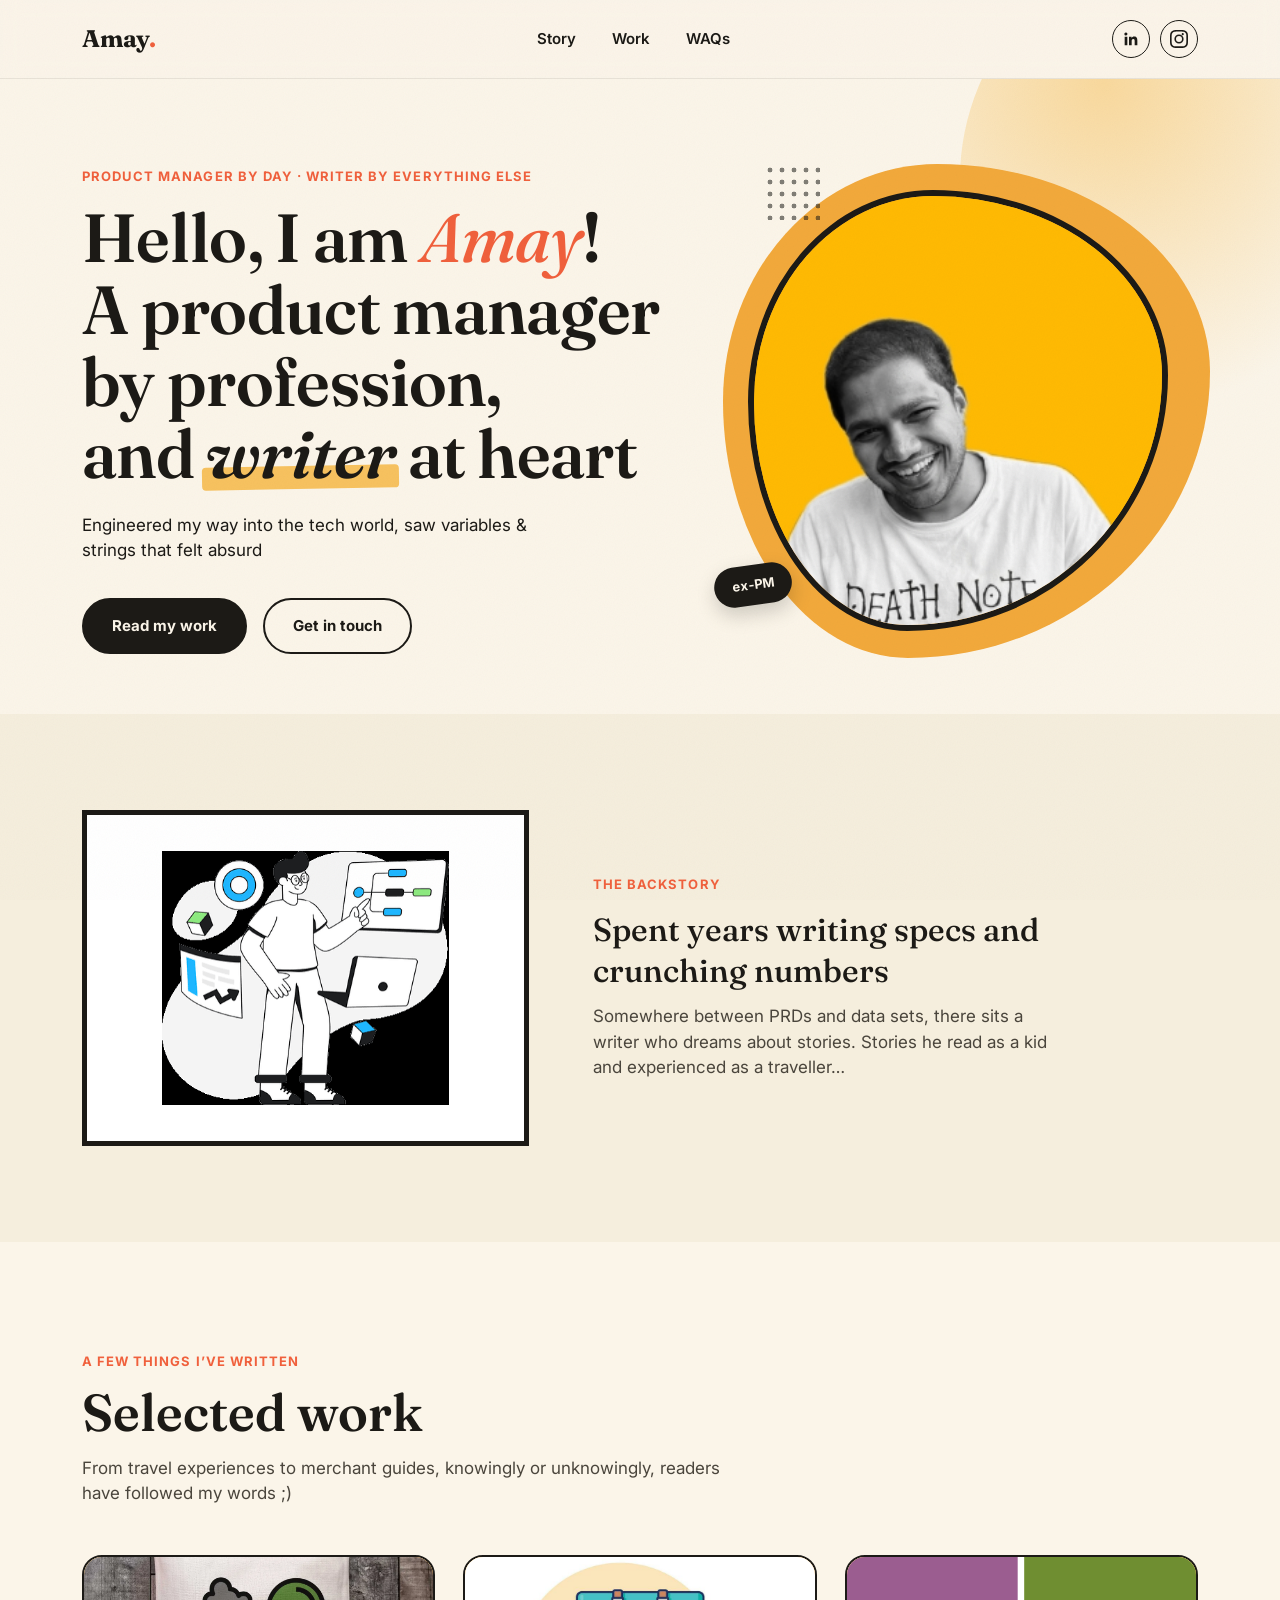
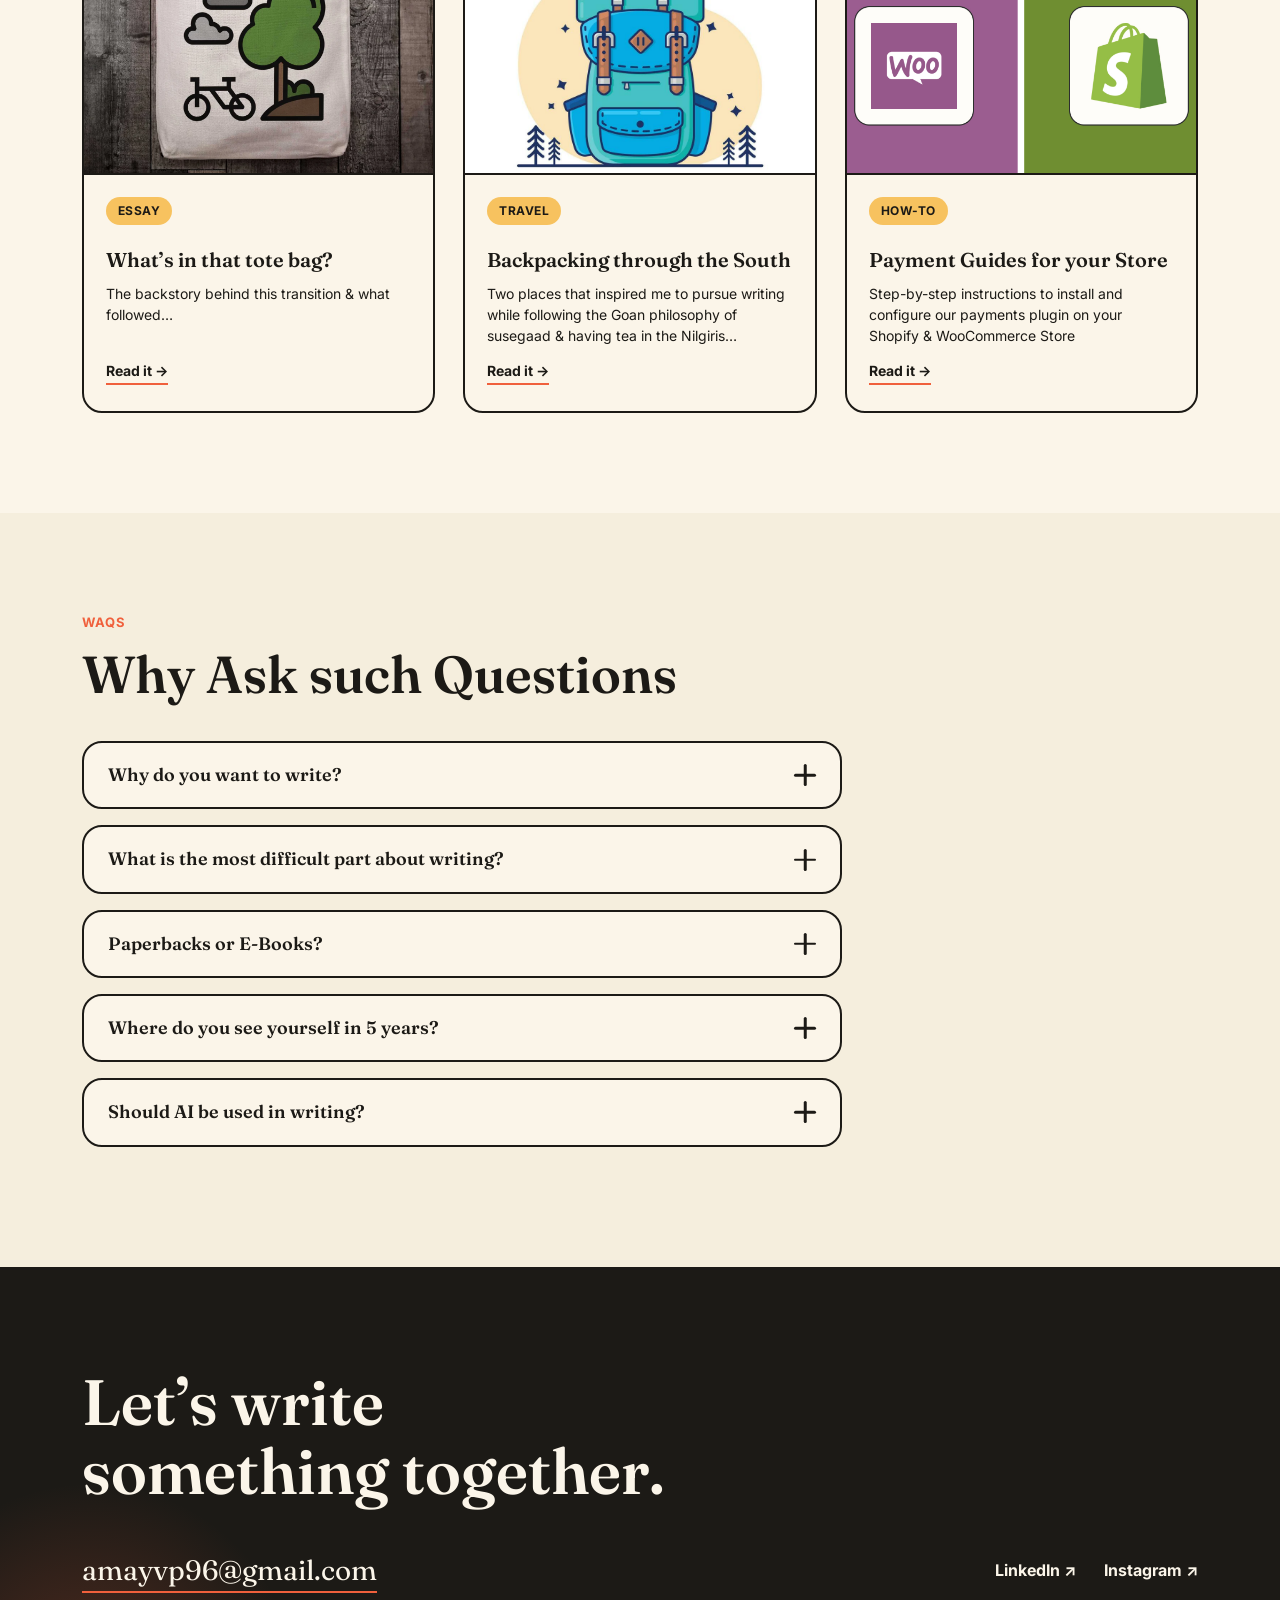
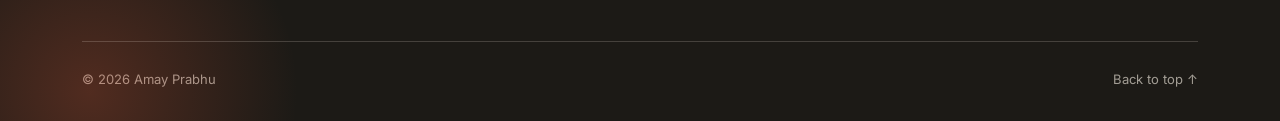
==== index.html @ 5273b790 "Fix dropdown placeholder text and overflowing arrow icon - "Jump to a section..." -> "Jump to a sect" ====
<!DOCTYPE html>
<html lang="en">
<head>
<meta charset="UTF-8">
<meta name="viewport" content="width=device-width, initial-scale=1.0">
<title>Amay Prabhu — Writer</title>
<meta name="description" content="Amay Prabhu — a product manager by profession, and a writer at heart. Essays, stories and other things worth reading.">

<link rel="icon" href="data:image/svg+xml,<svg xmlns=%22http://www.w3.org/2000/svg%22 viewBox=%220 0 100 100%22><text y=%22.9em%22 font-size=%2290%22>✍️</text></svg>">

<link rel="preconnect" href="https://fonts.googleapis.com">
<link rel="preconnect" href="https://fonts.gstatic.com" crossorigin>
<link href="https://fonts.googleapis.com/css2?family=Fraunces:ital,opsz,wght@0,9..144,400;0,9..144,500;0,9..144,600;0,9..144,700;1,9..144,500&family=Inter:wght@400;500;600;700;800&display=swap" rel="stylesheet">

<link rel="stylesheet" href="assets/css/style.css?v=5">
</head>
<body>

<!-- Decorative grain overlay -->
<div class="grain" aria-hidden="true"></div>

<a class="skip-link" href="#main">Skip to content</a>

<header class="site-header" id="top">
  <div class="wrap header-inner">
    <a href="#top" class="logo">Amay<span class="logo-dot">.</span></a>

    <nav class="main-nav" id="main-nav">
      <a href="#story">Story</a>
      <a href="#work">Work</a>
      <a href="#faq">WAQs</a>
    </nav>

    <div class="header-socials">
      <a class="icon-btn" href="https://www.linkedin.com/in/amay-prabhu-52b70a135/" target="_blank" rel="noopener noreferrer" aria-label="Amay on LinkedIn">
        <svg viewBox="0 0 24 24" fill="currentColor" aria-hidden="true"><path d="M20.45 20.45h-3.56v-5.57c0-1.33-.03-3.04-1.85-3.04-1.86 0-2.14 1.45-2.14 2.94v5.67H9.34V9h3.42v1.56h.05c.48-.9 1.64-1.85 3.38-1.85 3.6 0 4.27 2.37 4.27 5.46v6.28zM5.34 7.43a2.07 2.07 0 1 1 0-4.13 2.07 2.07 0 0 1 0 4.13zM7.12 20.45H3.56V9h3.56v11.45z"/></svg>
      </a>
      <a class="icon-btn" href="https://www.instagram.com/whereisamay/" target="_blank" rel="noopener noreferrer" aria-label="Amay on Instagram">
        <svg viewBox="0 0 24 24" fill="currentColor" aria-hidden="true"><path d="M12 2.16c3.2 0 3.58.01 4.85.07 1.17.05 1.8.24 2.22.41.56.21.96.47 1.38.89.42.42.68.82.89 1.38.17.42.36 1.05.41 2.22.06 1.27.07 1.65.07 4.85s-.01 3.58-.07 4.85c-.05 1.17-.24 1.8-.41 2.22-.21.56-.47.96-.89 1.38-.42.42-.82.68-1.38.89-.42.17-1.05.36-2.22.41-1.27.06-1.64.07-4.85.07s-3.58-.01-4.85-.07c-1.17-.05-1.8-.24-2.22-.41a3.74 3.74 0 0 1-1.38-.89 3.74 3.74 0 0 1-.89-1.38c-.17-.42-.36-1.05-.41-2.22-.06-1.27-.07-1.65-.07-4.85s.01-3.58.07-4.85c.05-1.17.24-1.8.41-2.22.21-.56.47-.96.89-1.38.42-.42.82-.68 1.38-.89.42-.17 1.05-.36 2.22-.41 1.27-.06 1.65-.07 4.85-.07M12 0C8.74 0 8.33.01 7.05.07 5.78.13 4.9.33 4.14.63c-.79.31-1.46.72-2.13 1.39A5.9 5.9 0 0 0 .62 4.14c-.3.76-.5 1.64-.56 2.91C0 8.33 0 8.74 0 12s.01 3.67.07 4.95c.06 1.27.26 2.15.56 2.91.31.79.72 1.46 1.39 2.13.67.67 1.34 1.08 2.13 1.39.76.3 1.64.5 2.91.56C8.33 24 8.74 24 12 24s3.67-.01 4.95-.07c1.27-.06 2.15-.26 2.91-.56a5.9 5.9 0 0 0 2.13-1.39 5.9 5.9 0 0 0 1.39-2.13c.3-.76.5-1.64.56-2.91.06-1.28.07-1.69.07-4.95s-.01-3.67-.07-4.95c-.06-1.27-.26-2.15-.56-2.91a5.9 5.9 0 0 0-1.39-2.13A5.9 5.9 0 0 0 19.86.63c-.76-.3-1.64-.5-2.91-.56C15.67.01 15.26 0 12 0zm0 5.84A6.16 6.16 0 1 0 12 18.16 6.16 6.16 0 0 0 12 5.84zm0 10.16a4 4 0 1 1 0-8 4 4 0 0 1 0 8zm6.41-10.4a1.44 1.44 0 1 1-2.88 0 1.44 1.44 0 0 1 2.88 0z"/></svg>
      </a>
    </div>

    <button class="nav-toggle" id="navToggle" aria-label="Toggle menu" aria-expanded="false" aria-controls="main-nav">
      <span></span><span></span><span></span>
    </button>
  </div>
</header>

<main id="main">

  <!-- 1. HERO -->
  <section class="hero" id="hero">
    <div class="wrap hero-inner">
      <div class="hero-copy reveal">
        <p class="eyebrow">Product manager by day · writer by everything else</p>
        <h1 class="hero-title">
          Hello, I am <span class="script">Amay</span>!<br>
          A product manager by profession,<br>
          and <span class="highlight">writer</span> at heart
        </h1>
        <p class="hero-sub">
          Engineered my way into the tech world, saw variables &amp; strings that felt absurd
        </p>
        <div class="hero-actions">
          <a href="#work" class="btn btn-primary">Read my work</a>
          <a href="#contact" class="btn btn-ghost">Get in touch</a>
        </div>
      </div>

      <div class="hero-photo reveal" data-reveal-delay="1">
        <div class="photo-blob" aria-hidden="true"></div>
        <div class="photo-frame">
          <img src="assets/images/headshot.png" alt="Amay Prabhu headshot" onerror="this.parentElement.classList.add('img-missing')">
          <div class="photo-fallback" aria-hidden="true">
            <svg viewBox="0 0 24 24" fill="none" stroke="currentColor" stroke-width="1.4"><circle cx="12" cy="8" r="4"/><path d="M4 20c0-4 3.5-7 8-7s8 3 8 7"/></svg>
            <span>Drop <code>headshot.png</code> into<br><code>assets/images/</code></span>
          </div>
        </div>
        <span class="sticker sticker-tag">ex&#8209;PM</span>
        <span class="sticker sticker-dots" aria-hidden="true"></span>
      </div>
    </div>

  </section>

  <!-- 2. SPECS &amp; NUMBERS -->
  <section class="story-split" id="story" data-panel="mustard">
    <div class="wrap split-inner">
      <div class="split-media reveal">
        <div class="media-frame media-frame--illustration">
          <img src="assets/images/pm-illustration.png" alt="Illustration of a product manager presenting charts, specs and workflow diagrams" onerror="this.parentElement.classList.add('img-missing')">
          <div class="photo-fallback" aria-hidden="true">
            <svg viewBox="0 0 24 24" fill="none" stroke="currentColor" stroke-width="1.4"><path d="M3 17l5-6 4 4 9-11"/><path d="M14 4h6v6"/></svg>
            <span>Drop <code>pm-illustration.png</code> into<br><code>assets/images/</code></span>
          </div>
        </div>
      </div>

      <div class="split-copy reveal" data-reveal-delay="1">
        <p class="eyebrow">the backstory</p>
        <p class="split-lead">
          Spent years writing specs and crunching numbers
        </p>
        <p class="split-sub">
          Somewhere between PRDs and data sets, there sits a writer who dreams about stories. Stories he read as a kid and experienced as a traveller&hellip;
        </p>
      </div>
    </div>
  </section>

  <!-- 3. WORK CAROUSEL -->
  <section class="work" id="work">
    <div class="wrap">
      <div class="work-heading reveal">
        <p class="eyebrow">a few things I&rsquo;ve written</p>
        <h2 class="section-title">Selected work</h2>
        <p class="work-sub">
          From travel experiences to merchant guides, knowingly or unknowingly, readers have followed my words ;)
        </p>
      </div>

      <div class="work-grid reveal" data-reveal-delay="1">

        <article class="work-card" data-tag="Essay">
          <div class="work-card-media work-card-media--photo work-card-media--bottom" aria-hidden="true">
            <img src="assets/images/card-tote-bag.png" alt="" onerror="this.parentElement.classList.add('img-missing')">
            <span>+</span>
          </div>
          <div class="work-card-body">
            <span class="chip">Essay</span>
            <h3>What&rsquo;s in that tote bag?</h3>
            <p>The backstory behind this transition &amp; what followed&hellip;</p>
            <a href="articles/whats-in-that-tote-bag.html" class="work-card-link">Read it &rarr;</a>
          </div>
        </article>

        <article class="work-card" data-tag="Travel">
          <div class="work-card-media work-card-media--photo" aria-hidden="true">
            <img src="assets/images/card-backpack.jpg" alt="" onerror="this.parentElement.classList.add('img-missing')">
            <span>+</span>
          </div>
          <div class="work-card-body">
            <span class="chip">Travel</span>
            <h3>Backpacking through the South</h3>
            <p>Two places that inspired me to pursue writing while following the Goan philosophy of susegaad &amp; having tea in the Nilgiris&hellip;</p>
            <a href="articles/two-dots-on-the-map.html" class="work-card-link">Read it &rarr;</a>
          </div>
        </article>

        <article class="work-card" data-tag="How-to">
          <div class="work-card-media work-card-media--photo" aria-hidden="true">
            <img src="assets/images/woos.jpg" alt="" onerror="this.parentElement.classList.add('img-missing')">
            <span>+</span>
          </div>
          <div class="work-card-body">
            <span class="chip">How-to</span>
            <h3>Payment Guides for your Store</h3>
            <p>Step-by-step instructions to install and configure our payments plugin on your Shopify &amp; WooCommerce Store</p>
            <a href="articles/payment-guides-for-your-store.html" class="work-card-link">Read it &rarr;</a>
          </div>
        </article>

      </div>
    </div>
  </section>

  <!-- 4. FAQ -->
  <section class="faq" id="faq">
    <div class="wrap">
      <div class="faq-heading reveal">
        <p class="eyebrow">WAQs</p>
        <h2 class="section-title">Why Ask such Questions</h2>
      </div>

      <div class="faq-list reveal" data-reveal-delay="1">

        <div class="faq-item">
          <h3 class="faq-question-wrap">
            <button class="faq-question" aria-expanded="false" aria-controls="faq-a1" id="faq-q1">
              <span class="faq-q-text">Why do you want to write?</span>
              <span class="faq-icon" aria-hidden="true"></span>
            </button>
          </h3>
          <div class="faq-answer" id="faq-a1" role="region" aria-labelledby="faq-q1">
            <div class="faq-answer-inner">
              <p>Ummmmmmm Ummmmmm..... <em>(as long as I can hold my breath for)</em>.</p>
            </div>
          </div>
        </div>

        <div class="faq-item">
          <h3 class="faq-question-wrap">
            <button class="faq-question" aria-expanded="false" aria-controls="faq-a2" id="faq-q2">
              <span class="faq-q-text">What is the most difficult part about writing?</span>
              <span class="faq-icon" aria-hidden="true"></span>
            </button>
          </h3>
          <div class="faq-answer" id="faq-a2" role="region" aria-labelledby="faq-q2">
            <div class="faq-answer-inner">
              <p>Writing a piece wholeheartedly till 3 AM, only to wake up later and realise that there was a major disconnect in the introduction!</p>
            </div>
          </div>
        </div>

        <div class="faq-item">
          <h3 class="faq-question-wrap">
            <button class="faq-question" aria-expanded="false" aria-controls="faq-a3" id="faq-q3">
              <span class="faq-q-text">Paperbacks or E-Books?</span>
              <span class="faq-icon" aria-hidden="true"></span>
            </button>
          </h3>
          <div class="faq-answer" id="faq-a3" role="region" aria-labelledby="faq-q3">
            <div class="faq-answer-inner">
              <p>Depends on the size of my house. But if writing does end up paying well, it would be nice to have a cozy library.</p>
            </div>
          </div>
        </div>

        <div class="faq-item">
          <h3 class="faq-question-wrap">
            <button class="faq-question" aria-expanded="false" aria-controls="faq-a4" id="faq-q4">
              <span class="faq-q-text">Where do you see yourself in 5 years?</span>
              <span class="faq-icon" aria-hidden="true"></span>
            </button>
          </h3>
          <div class="faq-answer" id="faq-a4" role="region" aria-labelledby="faq-q4">
            <div class="faq-answer-inner">
              <p>Will still be in my 30s, with a little less hair and hopefully not broke.</p>
            </div>
          </div>
        </div>

        <div class="faq-item">
          <h3 class="faq-question-wrap">
            <button class="faq-question" aria-expanded="false" aria-controls="faq-a5" id="faq-q5">
              <span class="faq-q-text">Should AI be used in writing?</span>
              <span class="faq-icon" aria-hidden="true"></span>
            </button>
          </h3>
          <div class="faq-answer" id="faq-a5" role="region" aria-labelledby="faq-q5">
            <div class="faq-answer-inner">
              <p>Just don&rsquo;t use too many em dashes &mdash; and you should be good ;)</p>
            </div>
          </div>
        </div>

      </div>
    </div>
  </section>

</main>

<!-- FOOTER / CONTACT -->
<footer class="site-footer" id="contact">
  <div class="wrap footer-inner">
    <h2 class="footer-title reveal">Let&rsquo;s write<br>something together.</h2>

    <div class="footer-grid reveal" data-reveal-delay="1">
      <a href="mailto:amayvp96@gmail.com" class="footer-email">amayvp96@gmail.com</a>

      <div class="footer-socials">
        <a href="https://www.linkedin.com/in/amay-prabhu-52b70a135/" target="_blank" rel="noopener noreferrer">LinkedIn &nearr;</a>
        <a href="https://www.instagram.com/whereisamay/" target="_blank" rel="noopener noreferrer">Instagram &nearr;</a>
      </div>
    </div>

    <div class="footer-bottom">
      <span>&copy; <span id="year"></span> Amay Prabhu</span>
      <a href="#top" id="backToTop">Back to top &uarr;</a>
    </div>
  </div>
</footer>

<script src="assets/js/main.js?v=5"></script>
</body>
</html>
---- assets/css/style.css ----
/* ===========================================================
   Amay Prabhu — Writer Portfolio
   Funky-but-clean editorial design system
   =========================================================== */

:root {
  --cream:      #FBF5E9;
  --cream-2:    #F5EEDD;
  --ink:        #1C1A16;
  --ink-soft:   #4A453C;
  --mustard:    #F2A93B;
  --mustard-2:  #F7C25F;
  --coral:      #F0603C;
  --hills-green: #E4EDE4;
  --line:       rgba(28, 26, 22, 0.14);
  --line-soft:  rgba(28, 26, 22, 0.08);

  --font-display: "Fraunces", Georgia, "Times New Roman", serif;
  --font-body: "Inter", -apple-system, BlinkMacSystemFont, "Segoe UI", sans-serif;

  --wrap: 1180px;
  --radius-lg: 32px;
  --radius-md: 20px;
  --radius-sm: 12px;

  --ease: cubic-bezier(0.16, 1, 0.3, 1);
}

* { box-sizing: border-box; }

html {
  scroll-behavior: smooth;
}

body {
  margin: 0;
  background: var(--cream);
  color: var(--ink);
  font-family: var(--font-body);
  font-size: 16px;
  line-height: 1.5;
  -webkit-font-smoothing: antialiased;
  overflow-x: hidden;
}

img { max-width: 100%; display: block; }

a { color: inherit; text-decoration: none; }

.wrap {
  max-width: var(--wrap);
  margin: 0 auto;
  padding: 0 32px;
}

.skip-link {
  position: absolute;
  left: -999px;
  top: 0;
  background: var(--ink);
  color: var(--cream);
  padding: 12px 18px;
  z-index: 999;
  border-radius: 0 0 8px 0;
}
.skip-link:focus { left: 0; }

/* grain texture overlay */
.grain {
  position: fixed;
  inset: 0;
  z-index: 999;
  pointer-events: none;
  opacity: 0.045;
  mix-blend-mode: multiply;
  background-image: url("data:image/svg+xml,%3Csvg xmlns='http://www.w3.org/2000/svg' width='120' height='120'%3E%3Cfilter id='n'%3E%3CfeTurbulence type='fractalNoise' baseFrequency='0.9' numOctaves='2' stitchTiles='stitch'/%3E%3C/filter%3E%3Crect width='100%25' height='100%25' filter='url(%23n)'/%3E%3C/svg%3E");
}

/* ---------- eyebrow / chips / buttons ---------- */

.eyebrow {
  font-family: var(--font-body);
  font-weight: 700;
  font-size: 13px;
  letter-spacing: 0.08em;
  text-transform: uppercase;
  color: var(--coral);
  margin: 0 0 14px;
}

.placeholder-text {
  color: var(--ink-soft);
  border: 1px dashed var(--line);
  background: rgba(255, 255, 255, 0.4);
  border-radius: var(--radius-sm);
  padding: 10px 14px;
  font-style: italic;
}

.btn {
  display: inline-flex;
  align-items: center;
  gap: 8px;
  padding: 15px 28px;
  border-radius: 999px;
  font-weight: 700;
  font-size: 15px;
  border: 2px solid var(--ink);
  transition: transform 0.25s var(--ease), background 0.25s var(--ease), color 0.25s var(--ease);
}
.btn-primary {
  background: var(--ink);
  color: var(--cream);
}
.btn-primary:hover {
  transform: translate(-2px, -2px);
  background: var(--coral);
  border-color: var(--coral);
}
.btn-ghost {
  background: transparent;
  color: var(--ink);
}
.btn-ghost:hover {
  transform: translate(-2px, -2px);
  background: var(--ink);
  color: var(--cream);
}

.chip {
  display: inline-block;
  align-self: flex-start;
  font-size: 12px;
  font-weight: 700;
  letter-spacing: 0.04em;
  text-transform: uppercase;
  background: var(--mustard-2);
  color: var(--ink);
  padding: 5px 12px;
  border-radius: 999px;
  margin-bottom: 12px;
}

.section-title {
  font-family: var(--font-display);
  font-weight: 600;
  font-size: clamp(32px, 4.5vw, 52px);
  line-height: 1.05;
  margin: 0 0 16px;
}

/* ---------- header ---------- */

.site-header {
  position: sticky;
  top: 0;
  z-index: 100;
  background: rgba(251, 245, 233, 0.82);
  backdrop-filter: blur(10px);
  border-bottom: 1px solid var(--line-soft);
}

.header-inner {
  display: flex;
  align-items: center;
  justify-content: space-between;
  height: 78px;
}

.logo {
  font-family: var(--font-display);
  font-weight: 700;
  font-size: 24px;
  letter-spacing: -0.01em;
}
.logo-dot { color: var(--coral); }

.main-nav {
  display: flex;
  gap: 36px;
}
.main-nav a {
  font-weight: 600;
  font-size: 15px;
  position: relative;
  padding: 4px 0;
}
.main-nav a::after {
  content: "";
  position: absolute;
  left: 0; right: 100%;
  bottom: 0;
  height: 2px;
  background: var(--coral);
  transition: right 0.3s var(--ease);
}
.main-nav a:hover::after { right: 0; }

.header-socials {
  display: flex;
  gap: 10px;
}
.icon-btn {
  width: 38px;
  height: 38px;
  display: grid;
  place-items: center;
  border-radius: 50%;
  border: 1.5px solid var(--ink);
  transition: background 0.25s var(--ease), color 0.25s var(--ease), transform 0.25s var(--ease);
}
.icon-btn svg { width: 18px; height: 18px; }
.icon-btn:hover {
  background: var(--ink);
  color: var(--cream);
  transform: rotate(-8deg) scale(1.06);
}

.nav-toggle {
  display: none;
  flex-direction: column;
  gap: 5px;
  width: 30px;
  background: none;
  border: none;
  cursor: pointer;
  padding: 4px;
}
.nav-toggle span {
  display: block;
  height: 2px;
  background: var(--ink);
  border-radius: 2px;
  transition: transform 0.25s var(--ease), opacity 0.25s var(--ease);
}
.nav-toggle[aria-expanded="true"] span:nth-child(1) { transform: translateY(7px) rotate(45deg); }
.nav-toggle[aria-expanded="true"] span:nth-child(2) { opacity: 0; }
.nav-toggle[aria-expanded="true"] span:nth-child(3) { transform: translateY(-7px) rotate(-45deg); }

/* ---------- hero ---------- */

.hero {
  position: relative;
  padding: 88px 0 60px;
  overflow: hidden;
}
.hero::before {
  content: "";
  position: absolute;
  top: -140px; right: -160px;
  width: 480px; height: 480px;
  border-radius: 50%;
  background: radial-gradient(circle at 30% 30%, var(--mustard-2), transparent 70%);
  opacity: 0.55;
  pointer-events: none;
}

.hero-inner {
  display: grid;
  grid-template-columns: 1.1fr 0.9fr;
  gap: 48px;
  align-items: center;
}

.hero-title {
  font-family: var(--font-display);
  font-weight: 600;
  font-size: clamp(38px, 5.6vw, 68px);
  line-height: 1.06;
  letter-spacing: -0.01em;
  margin: 0 0 24px;
}
.hero-title .script {
  font-style: italic;
  font-weight: 500;
  color: var(--coral);
}
.highlight {
  position: relative;
  font-style: italic;
  white-space: nowrap;
}
.highlight::after {
  content: "";
  position: absolute;
  left: -4px; right: -4px;
  bottom: 6px;
  height: 0.34em;
  background: var(--mustard-2);
  z-index: -1;
  border-radius: 4px;
  transform: rotate(-1deg);
}

.hero-sub {
  max-width: 480px;
  font-size: 17px;
  margin-bottom: 34px;
}

.hero-actions {
  display: flex;
  gap: 16px;
  flex-wrap: wrap;
}

.hero-photo {
  position: relative;
  justify-self: center;
  width: min(100%, 420px);
}

.photo-blob {
  position: absolute;
  inset: -6% -10% -6% -6%;
  background: var(--mustard);
  border-radius: 44% 56% 62% 38% / 48% 42% 58% 52%;
  z-index: 0;
  animation: blobbing 12s var(--ease) infinite alternate;
}
@keyframes blobbing {
  0%   { border-radius: 44% 56% 62% 38% / 48% 42% 58% 52%; }
  50%  { border-radius: 58% 42% 40% 60% / 40% 62% 38% 60%; }
  100% { border-radius: 40% 60% 55% 45% / 60% 40% 60% 40%; }
}

.photo-frame {
  position: relative;
  z-index: 1;
  aspect-ratio: 1 / 1.05;
  border-radius: 44% 56% 62% 38% / 48% 42% 58% 52%;
  overflow: hidden;
  border: 6px solid var(--ink);
  background: var(--mustard);
}
.photo-frame img {
  width: 100%; height: 100%;
  object-fit: cover;
}
.photo-frame.img-missing img { display: none; }
.photo-fallback {
  display: none;
  width: 100%; height: 100%;
  flex-direction: column;
  align-items: center;
  justify-content: center;
  gap: 12px;
  text-align: center;
  color: var(--ink);
  padding: 20px;
  font-size: 13px;
  font-weight: 600;
  line-height: 1.5;
}
.photo-fallback svg { width: 46px; height: 46px; opacity: 0.65; }
.photo-fallback code {
  background: rgba(28,26,22,0.1);
  padding: 1px 6px;
  border-radius: 4px;
  font-size: 12px;
}
.photo-frame.img-missing .photo-fallback { display: flex; }

.sticker {
  position: absolute;
  z-index: 2;
}
.sticker-tag {
  bottom: 6%;
  left: -8%;
  background: var(--ink);
  color: var(--cream);
  font-weight: 700;
  font-size: 13px;
  padding: 10px 18px;
  border-radius: 999px;
  transform: rotate(-8deg);
  box-shadow: 0 8px 20px rgba(0,0,0,0.18);
}
.sticker-dots {
  top: -6%;
  left: 4%;
  width: 56px;
  height: 56px;
  background-image: radial-gradient(var(--ink) 2.4px, transparent 2.6px);
  background-size: 12px 12px;
  opacity: 0.55;
}

/* ---------- story split sections ---------- */

.story-split {
  padding: 96px 0;
  position: relative;
}
.story-split[data-panel="mustard"] {
  background: var(--cream-2);
}

.split-inner {
  display: grid;
  grid-template-columns: 0.85fr 1.15fr;
  gap: 64px;
  align-items: center;
}

.media-frame {
  position: relative;
  overflow: hidden;
  border: 5px solid var(--ink);
  background: var(--ink-soft);
  aspect-ratio: 4 / 3;
}
.media-frame--illustration {
  aspect-ratio: 4 / 3;
  background: #ffffff;
  padding: 36px;
  display: flex;
  align-items: center;
  justify-content: center;
}
.media-frame--portrait {
  aspect-ratio: 672 / 722;
}
.media-frame--portrait img {
  object-position: center center;
}
.media-frame img {
  width: 100%; height: 100%;
  object-fit: cover;
  object-position: center 15%;
}
.media-frame--illustration img {
  width: auto;
  height: auto;
  max-width: 100%;
  max-height: 100%;
  object-fit: contain;
}
.media-frame.img-missing img { display: none; }
.media-frame.img-missing {
  background: var(--mustard-2);
}
.media-frame--illustration.img-missing {
  background: #ffffff;
}
.media-frame .photo-fallback {
  color: var(--ink);
}
.media-frame.img-missing .photo-fallback { display: flex; }

.split-lead {
  font-family: var(--font-display);
  font-weight: 500;
  font-size: clamp(24px, 3vw, 32px);
  line-height: 1.3;
  margin: 0 0 12px;
}

.split-sub {
  font-size: 17px;
  color: var(--ink-soft);
  max-width: 480px;
  margin: 0;
}

/* ---------- work ---------- */

.work {
  padding: 110px 0 100px;
}

.work-heading {
  max-width: 640px;
  margin-bottom: 48px;
}

.work-sub {
  font-size: 17px;
  color: var(--ink-soft);
  margin: 8px 0 0;
}

.work-grid {
  display: grid;
  grid-template-columns: repeat(3, 1fr);
  gap: 28px;
}

.work-card {
  background: var(--cream);
  border: 2px solid var(--ink);
  border-radius: var(--radius-md);
  overflow: hidden;
  display: flex;
  flex-direction: column;
  transition: transform 0.3s var(--ease), box-shadow 0.3s var(--ease);
}
.work-card:hover {
  transform: translateY(-6px) rotate(-0.6deg);
  box-shadow: 10px 14px 0 rgba(28,26,22,0.9);
}

.work-card-media {
  position: relative;
  aspect-ratio: 16 / 10;
  background: repeating-linear-gradient(135deg, var(--mustard-2), var(--mustard-2) 10px, var(--mustard) 10px, var(--mustard) 20px);
  display: grid;
  place-items: center;
  border-bottom: 2px solid var(--ink);
  overflow: hidden;
}
.work-card-media span {
  font-family: var(--font-display);
  font-size: 40px;
  color: rgba(28,26,22,0.35);
}

.work-card-media--photo img {
  position: absolute;
  inset: 0;
  width: 100%;
  height: 100%;
  object-fit: cover;
}
.work-card-media--photo span { display: none; }
.work-card-media--photo.img-missing img { display: none; }
.work-card-media--photo.img-missing span { display: block; }

.work-card-media--bottom img {
  object-position: center bottom;
}

.work-card-body {
  padding: 22px 22px 26px;
  display: flex;
  flex-direction: column;
  gap: 8px;
  flex: 1;
}
.work-card-body h3 {
  font-family: var(--font-display);
  font-size: 20px;
  font-weight: 600;
  margin: 0;
}
.work-card-body p {
  font-size: 14px;
  margin: 0 0 6px;
}
.work-card-link {
  margin-top: auto;
  font-weight: 700;
  font-size: 14px;
  border-bottom: 2px solid var(--coral);
  align-self: flex-start;
  padding-bottom: 2px;
}

/* ---------- faq ---------- */

.faq {
  padding: 100px 0 120px;
  background: var(--cream-2);
}

.faq-heading {
  max-width: 640px;
  margin-bottom: 40px;
}

.faq-list {
  max-width: 760px;
  display: flex;
  flex-direction: column;
  gap: 16px;
}

.faq-item {
  border: 2px solid var(--ink);
  border-radius: var(--radius-md);
  background: var(--cream);
  overflow: hidden;
  transition: box-shadow 0.25s var(--ease), transform 0.25s var(--ease);
}
.faq-item:hover {
  transform: translate(-2px, -2px);
  box-shadow: 6px 8px 0 rgba(28,26,22,0.9);
}

.faq-question-wrap {
  margin: 0;
  font-weight: inherit;
}

.faq-question {
  width: 100%;
  display: flex;
  align-items: center;
  justify-content: space-between;
  gap: 20px;
  padding: 20px 24px;
  background: none;
  border: none;
  cursor: pointer;
  text-align: left;
  font-family: var(--font-body);
  color: var(--ink);
}

.faq-q-text {
  font-family: var(--font-display);
  font-weight: 600;
  font-size: 18px;
  line-height: 1.35;
}

.faq-icon {
  position: relative;
  flex-shrink: 0;
  width: 22px;
  height: 22px;
  transition: transform 0.3s var(--ease);
}
.faq-icon::before,
.faq-icon::after {
  content: "";
  position: absolute;
  background: var(--ink);
  border-radius: 2px;
}
.faq-icon::before {
  top: 50%; left: 0;
  width: 100%; height: 2.5px;
  transform: translateY(-50%);
}
.faq-icon::after {
  left: 50%; top: 0;
  height: 100%; width: 2.5px;
  transform: translateX(-50%);
}
.faq-item.is-open .faq-icon {
  transform: rotate(45deg);
}
.faq-item.is-open .faq-question {
  color: var(--coral);
}
.faq-item.is-open .faq-icon::before,
.faq-item.is-open .faq-icon::after {
  background: var(--coral);
}

.faq-answer {
  display: grid;
  grid-template-rows: 0fr;
  transition: grid-template-rows 0.35s var(--ease);
}
.faq-item.is-open .faq-answer {
  grid-template-rows: 1fr;
}

.faq-answer-inner {
  overflow: hidden;
  min-height: 0;
}
.faq-answer-inner p {
  margin: 0;
  padding: 0 24px 22px;
  font-size: 16px;
  line-height: 1.6;
  color: var(--ink-soft);
}
.faq-answer-inner em {
  font-style: italic;
}

/* ---------- footer ---------- */

.site-footer {
  background: var(--ink);
  color: var(--cream);
  padding: 100px 0 32px;
  position: relative;
  overflow: hidden;
}
.site-footer::before {
  content: "";
  position: absolute;
  bottom: -180px; left: -120px;
  width: 420px; height: 420px;
  border-radius: 50%;
  background: radial-gradient(circle, var(--coral), transparent 70%);
  opacity: 0.25;
}

.footer-title {
  font-family: var(--font-display);
  font-weight: 600;
  font-size: clamp(36px, 6vw, 64px);
  line-height: 1.08;
  margin: 0 0 44px;
  position: relative;
}

.footer-grid {
  display: flex;
  flex-wrap: wrap;
  align-items: center;
  justify-content: space-between;
  gap: 24px;
  padding-bottom: 48px;
  border-bottom: 1px solid rgba(251,245,233,0.18);
}

.footer-email {
  font-family: var(--font-display);
  font-size: clamp(20px, 2.6vw, 28px);
  border-bottom: 2px solid var(--coral);
  background: transparent;
  color: var(--cream);
  transition: color 0.25s var(--ease);
}
.footer-email:hover { color: var(--mustard-2); }

.footer-socials {
  display: flex;
  gap: 28px;
  font-weight: 700;
}
.footer-socials a {
  position: relative;
  padding-bottom: 2px;
}
.footer-socials a:hover { color: var(--mustard-2); }

.footer-bottom {
  display: flex;
  justify-content: space-between;
  align-items: center;
  padding-top: 28px;
  font-size: 13px;
  color: rgba(251,245,233,0.6);
}
.footer-bottom a:hover { color: var(--cream); }

/* ---------- reveal-on-scroll ---------- */

.reveal {
  opacity: 0;
  transform: translateY(28px);
  transition: opacity 0.7s var(--ease), transform 0.7s var(--ease);
}
.reveal.is-visible {
  opacity: 1;
  transform: translateY(0);
}
.reveal[data-reveal-delay="1"] { transition-delay: 0.12s; }

@media (prefers-reduced-motion: reduce) {
  html { scroll-behavior: auto; }
  .reveal { opacity: 1; transform: none; transition: none; }
  .photo-blob { animation: none; }
}

/* ---------- article page ---------- */

.article-hero {
  position: relative;
  padding: 56px 0 48px;
  background: var(--cream-2);
  overflow: hidden;
}
.article-hero::before {
  content: "";
  position: absolute;
  top: -160px; right: -140px;
  width: 400px; height: 400px;
  border-radius: 50%;
  background: radial-gradient(circle at 30% 30%, var(--mustard-2), transparent 70%);
  opacity: 0.5;
  pointer-events: none;
}

.back-link {
  display: inline-flex;
  align-items: center;
  gap: 8px;
  font-weight: 700;
  font-size: 14px;
  color: var(--ink-soft);
  margin-bottom: 28px;
  transition: color 0.25s var(--ease), transform 0.25s var(--ease);
}
.back-link:hover {
  color: var(--coral);
  transform: translateX(-3px);
}

.article-title {
  font-family: var(--font-display);
  font-weight: 600;
  font-size: clamp(34px, 5.2vw, 56px);
  line-height: 1.1;
  letter-spacing: -0.01em;
  margin: 0 0 18px;
  max-width: 820px;
}

.article-meta {
  font-size: 14px;
  font-weight: 600;
  color: var(--ink-soft);
}
.article-meta .dot {
  margin: 0 8px;
  opacity: 0.5;
}

.article-body-section {
  padding: 64px 0 16px;
}

.article-wrap {
  max-width: 720px;
  margin: 0 auto;
}

.article-body {
  font-size: 18px;
  line-height: 1.75;
  color: var(--ink);
}
.article-body h2 {
  font-family: var(--font-display);
  font-weight: 600;
  font-size: clamp(24px, 3vw, 30px);
  line-height: 1.25;
  margin: 48px 0 18px;
}
.article-body p {
  margin: 0 0 22px;
}
.article-body em {
  font-style: italic;
}
.article-body h3 {
  font-family: var(--font-display);
  font-weight: 600;
  font-size: 20px;
  line-height: 1.35;
  margin: 30px 0 10px;
}
.article-body ul {
  margin: 0 0 22px;
  padding-left: 22px;
}
.article-body ul li {
  margin-bottom: 8px;
}
.article-body ol {
  list-style: none;
  counter-reset: step;
  margin: 0 0 22px;
  padding-left: 0;
}
.article-body ol li {
  position: relative;
  counter-increment: step;
  padding-left: 42px;
  margin-bottom: 16px;
}
.article-body ol li::before {
  content: counter(step);
  position: absolute;
  left: 0;
  top: 1px;
  font-family: var(--font-display);
  font-style: italic;
  font-weight: 700;
  color: var(--coral);
}
.article-body strong {
  font-weight: 700;
}
.article-body .doc-source {
  font-size: 15px;
  color: var(--ink-soft);
}
.article-body .doc-source a {
  color: var(--ink);
}
.article-body ul ul {
  margin: 8px 0 0;
  padding-left: 20px;
  list-style: disc;
}
.article-body ul ul li {
  margin-bottom: 4px;
}

.table-scroll {
  overflow-x: auto;
  margin: 8px 0 40px;
}
.menu-table {
  width: 100%;
  min-width: 460px;
  border-collapse: collapse;
  border: 2px solid var(--ink);
  border-radius: var(--radius-lg);
  overflow: hidden;
}
.menu-table th, .menu-table td {
  padding: 12px 18px;
  text-align: left;
  border-bottom: 1px solid var(--line);
  font-size: 15.5px;
  vertical-align: top;
}
.menu-table th {
  background: var(--mustard-2);
  font-family: var(--font-display);
  font-weight: 600;
  font-size: 15px;
}
.menu-table th:first-child, .menu-table td:first-child {
  border-right: 1px solid var(--line);
}
.menu-table tbody tr:last-child td {
  border-bottom: none;
}
.menu-table td a {
  color: var(--ink);
  text-decoration: underline;
  text-decoration-color: var(--coral);
  text-underline-offset: 3px;
}

.menu-dropdown {
  display: none;
  width: 100%;
  margin: 8px 0 40px;
  padding: 14px 46px 14px 18px;
  border: 2px solid var(--ink);
  border-radius: var(--radius-lg);
  background-color: var(--mustard-2);
  color: var(--ink);
  font-family: var(--font-body);
  font-weight: 600;
  font-size: 16px;
  cursor: pointer;
  appearance: none;
  -webkit-appearance: none;
  -moz-appearance: none;
  background-image: url("data:image/svg+xml,%3Csvg xmlns='http://www.w3.org/2000/svg' viewBox='0 0 24 24' fill='none' stroke='%231C1A16' stroke-width='2.2' stroke-linecap='round' stroke-linejoin='round'%3E%3Cpath d='M6 9l6 6 6-6'/%3E%3C/svg%3E");
  background-repeat: no-repeat;
  background-position: right 18px center;
  background-size: 16px;
}

.inline-chip {
  display: inline-block;
  font-size: 0.76em;
  font-weight: 700;
  letter-spacing: 0.02em;
  background: var(--mustard-2);
  color: var(--ink);
  padding: 2px 10px;
  border-radius: 999px;
}

.pull-quote {
  font-family: var(--font-display);
  font-style: italic;
  font-weight: 500;
  font-size: clamp(22px, 2.6vw, 28px);
  line-height: 1.5;
  color: var(--ink);
  border-left: 4px solid var(--coral);
  padding: 4px 0 4px 24px;
  margin: 44px 0 8px;
}

.article-cta {
  padding: 48px 0 110px;
  text-align: center;
}

/* ---------- travel article / place sections ---------- */

.place-section {
  padding: 72px 0;
  border-top: 1px solid var(--line-soft);
}
.place-section:first-of-type {
  border-top: none;
  padding-top: 48px;
}
.place-section[data-panel="sunset"] {
  background: var(--cream-2);
}
.place-section[data-panel="hills"] {
  background: var(--hills-green);
}

.place-title {
  font-family: var(--font-display);
  font-weight: 600;
  font-size: clamp(28px, 3.6vw, 40px);
  line-height: 1.15;
  margin: 0 0 20px;
}

.place-intro,
.place-note {
  max-width: 720px;
  font-size: 18px;
  line-height: 1.75;
  color: var(--ink);
  margin: 0 0 22px;
}

.place-media {
  max-width: 640px;
  margin: 0 0 28px;
}
.split-inner .place-media {
  max-width: none;
  margin: 0;
}

.place-split-reverse {
  display: grid;
  grid-template-columns: 1.15fr 0.85fr;
  gap: 64px;
  align-items: start;
  margin-bottom: 36px;
}
.place-split-reverse .photo-carousel {
  margin: 0;
  justify-self: end;
}

.place-body {
  max-width: 720px;
  font-size: 18px;
  line-height: 1.75;
}
.place-body p {
  margin: 0 0 20px;
}
.place-body p:last-child {
  margin-bottom: 0;
}

/* ---------- photo carousel ---------- */

.photo-carousel {
  max-width: 320px;
  min-width: 0;
  margin: 36px 0;
}

.photo-carousel-track {
  display: flex;
  overflow-x: auto;
  scroll-snap-type: x mandatory;
  scrollbar-width: none;
  border: 5px solid var(--ink);
  border-radius: var(--radius-lg);
  background: var(--ink-soft);
}
.photo-carousel-track::-webkit-scrollbar { display: none; }

.photo-carousel-slide {
  position: relative;
  flex: 0 0 100%;
  scroll-snap-align: start;
  margin: 0;
}

.photo-carousel-media {
  position: relative;
  aspect-ratio: 1 / 1;
  overflow: hidden;
}
.photo-carousel-media img {
  width: 100%; height: 100%;
  object-fit: cover;
}
.photo-carousel-media.img-missing img { display: none; }
.photo-carousel-media.img-missing { background: var(--mustard-2); }
.photo-carousel-media .photo-fallback { color: var(--ink); }
.photo-carousel-media.img-missing .photo-fallback { display: flex; }

.photo-carousel-caption {
  position: absolute;
  left: 0; right: 0; bottom: 0;
  display: flex;
  align-items: baseline;
  gap: 10px;
  padding: 10px 14px;
  background: linear-gradient(to top, rgba(20, 16, 12, 0.85), rgba(20, 16, 12, 0));
  font-size: 13px;
  line-height: 1.4;
  color: #fff;
}

.photo-carousel-num {
  flex-shrink: 0;
  font-family: var(--font-display);
  font-style: italic;
  font-weight: 600;
  font-size: 16px;
  color: var(--mustard);
}

.photo-carousel-controls {
  display: flex;
  align-items: center;
  justify-content: center;
  gap: 20px;
  margin-top: 16px;
}

.carousel-btn {
  width: 46px; height: 46px;
  border-radius: 50%;
  border: 2px solid var(--ink);
  background: var(--cream);
  font-size: 18px;
  cursor: pointer;
  transition: background 0.25s var(--ease), color 0.25s var(--ease), transform 0.2s var(--ease);
}
.carousel-btn:hover {
  background: var(--ink);
  color: var(--cream);
  transform: scale(1.06);
}
.carousel-btn:disabled {
  opacity: 0.35;
  cursor: default;
}
.carousel-btn:disabled:hover {
  background: var(--cream);
  color: var(--ink);
  transform: none;
}

.photo-carousel-dots {
  display: flex;
  gap: 8px;
}
.photo-carousel-dots button {
  width: 8px; height: 8px;
  border-radius: 50%;
  border: none;
  background: var(--line);
  cursor: pointer;
  padding: 0;
  transition: background 0.25s var(--ease), transform 0.25s var(--ease);
}
.photo-carousel-dots button.is-active {
  background: var(--coral);
  transform: scale(1.35);
}

/* ---------- responsive ---------- */

@media (max-width: 980px) {
  .hero-inner { grid-template-columns: 1fr; }
  .hero-photo { order: -1; width: min(72vw, 320px); margin: 0 auto 12px; }
  .split-inner { grid-template-columns: 1fr; gap: 36px; }
  .place-split-reverse { grid-template-columns: 1fr; gap: 36px; }
  .place-split-reverse .photo-carousel { justify-self: stretch; }
  .media-frame { max-width: 460px; margin: 0 auto; width: 100%; }
  .work-grid { grid-template-columns: repeat(2, 1fr); }
}

@media (max-width: 640px) {
  .work-grid { grid-template-columns: 1fr; max-width: 480px; margin: 0 auto; }
  .table-scroll { display: none; }
  .menu-dropdown { display: block; }
}

@media (max-width: 760px) {
  .wrap { padding: 0 20px; }
  .main-nav { display: none; }
  .header-socials { display: none; }
  .nav-toggle { display: flex; }

  .site-header.nav-open {
    background: var(--cream);
  }
  .site-header.nav-open .header-inner {
    height: auto;
    flex-wrap: wrap;
    padding-bottom: 24px;
    border-bottom: 1px solid var(--line-soft);
  }
  .site-header.nav-open .main-nav {
    order: 3;
    flex-basis: 100%;
    display: flex;
    flex-direction: column;
    gap: 18px;
    padding-top: 20px;
    border-top: 1px solid var(--line-soft);
  }
  .site-header.nav-open .header-socials {
    order: 4;
    flex-basis: 100%;
    display: flex;
    gap: 10px;
    margin-top: 20px;
  }

  .hero { padding: 56px 0 40px; }
  .story-split { padding: 64px 0; }
  .work { padding: 72px 0 64px; }
  .faq { padding: 64px 0 80px; }
  .faq-question { padding: 18px 18px; }
  .faq-answer-inner p { padding: 0 18px 18px; }
  .footer-grid { flex-direction: column; align-items: flex-start; }
  .footer-bottom { flex-direction: column; gap: 10px; align-items: flex-start; }

  .article-hero { padding: 40px 0 36px; }
  .article-body-section { padding: 44px 0 8px; }
  .article-body { font-size: 17px; }
  .pull-quote { padding-left: 18px; }

  .place-section { padding: 48px 0; }
  .place-intro, .place-note, .place-body { font-size: 16.5px; }
  .photo-carousel-caption { padding: 9px 12px; font-size: 12.5px; }
}
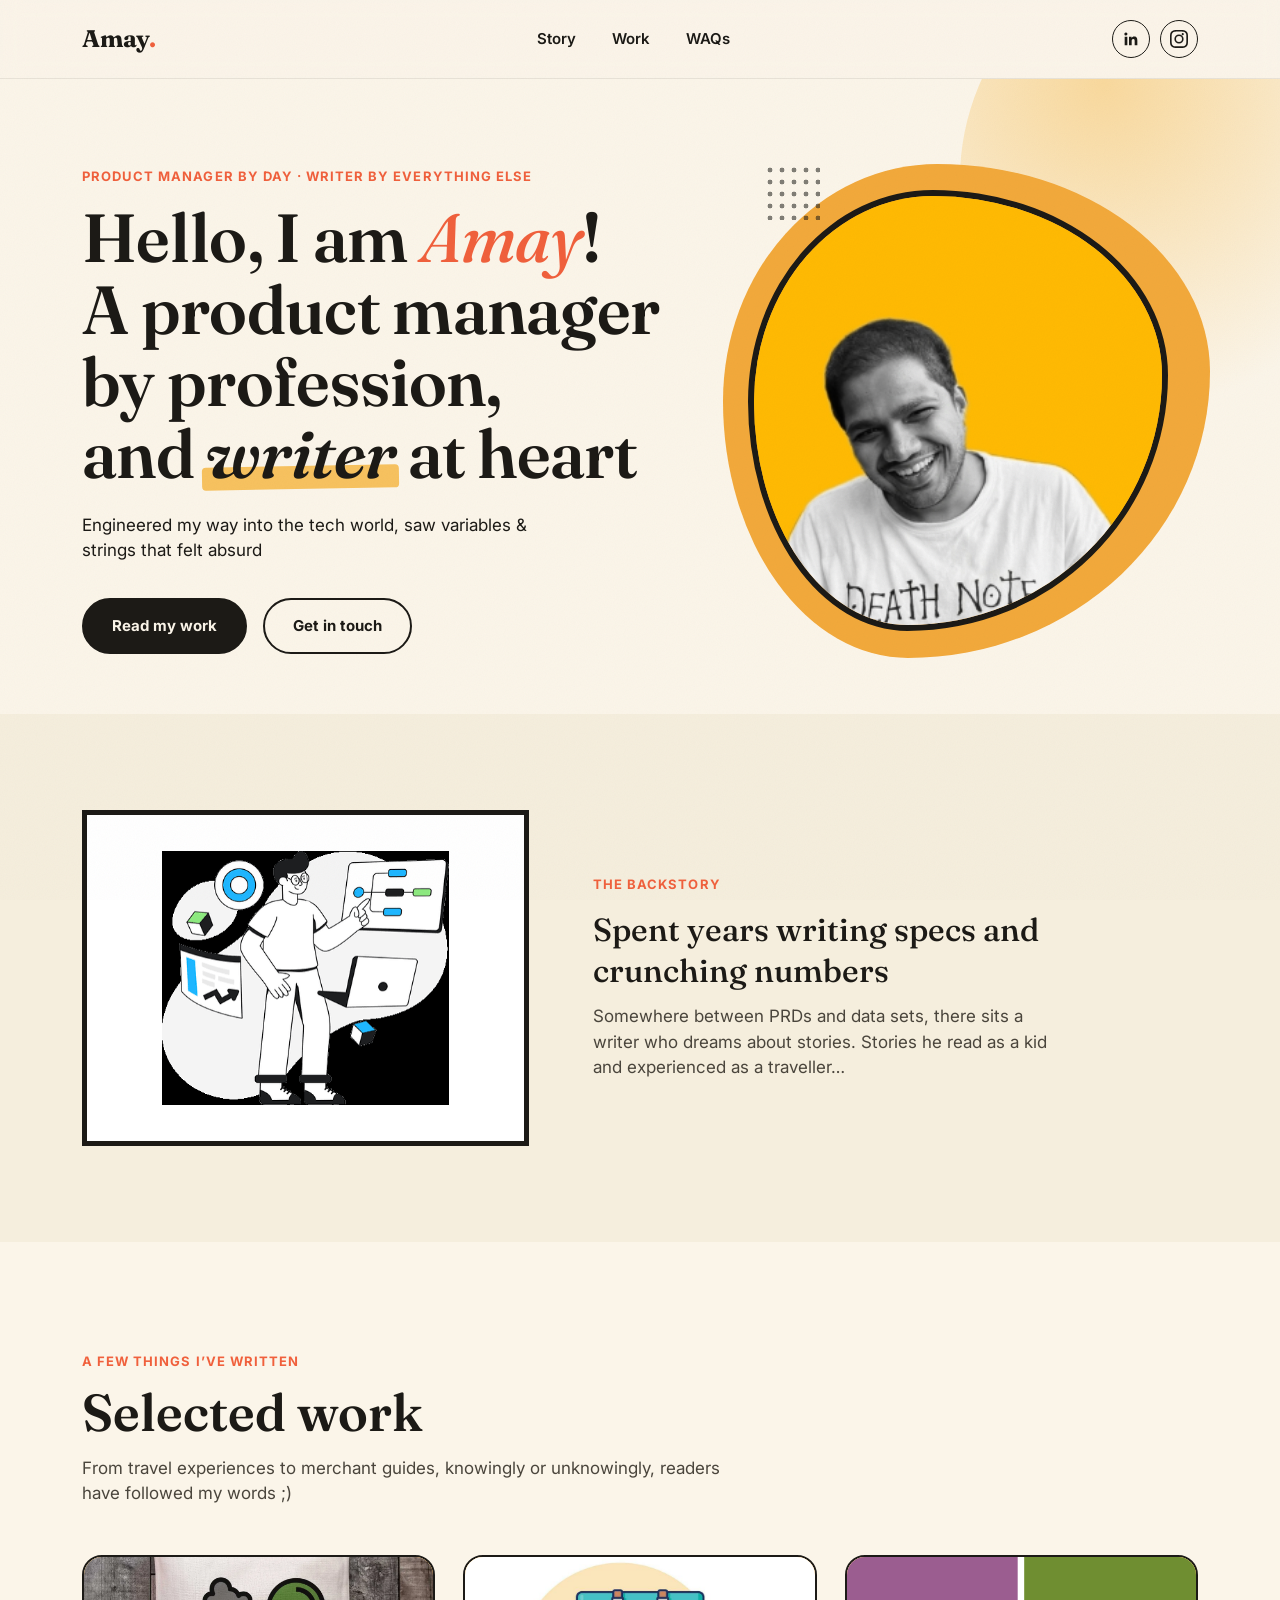
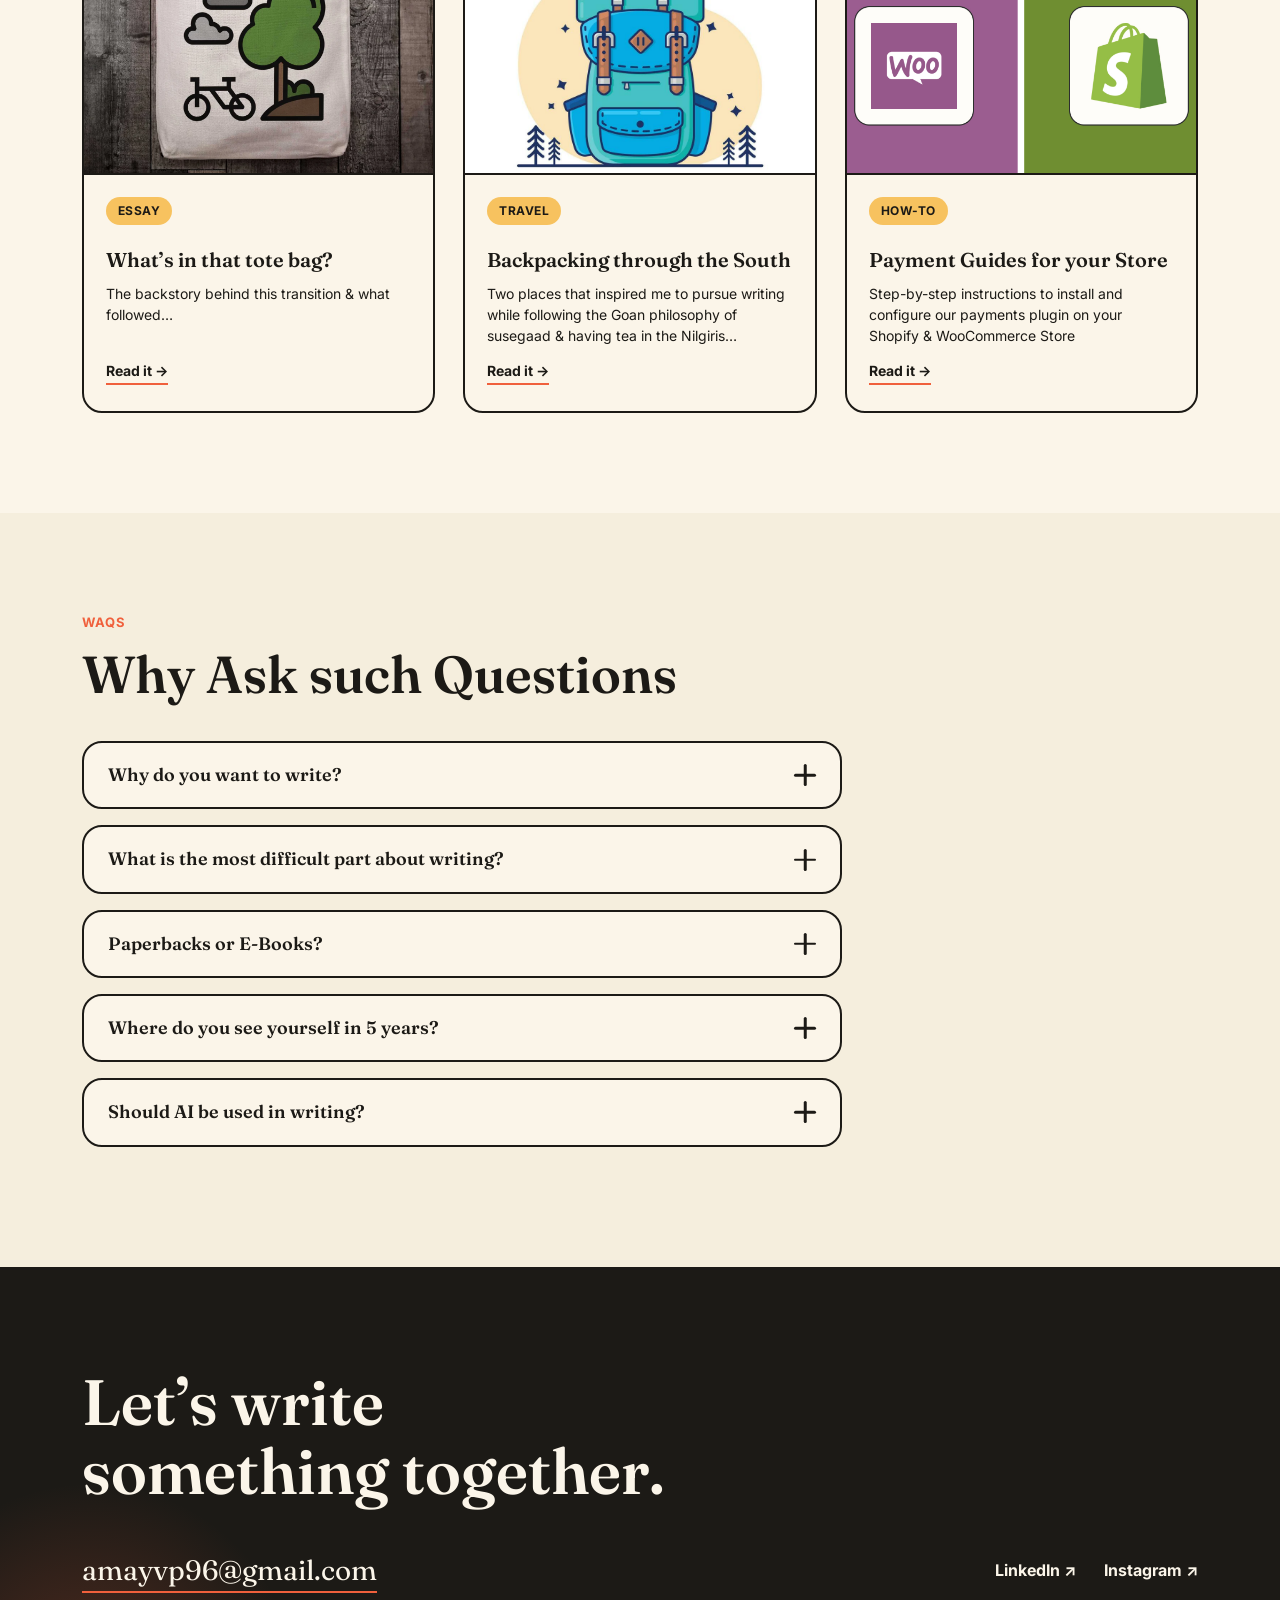
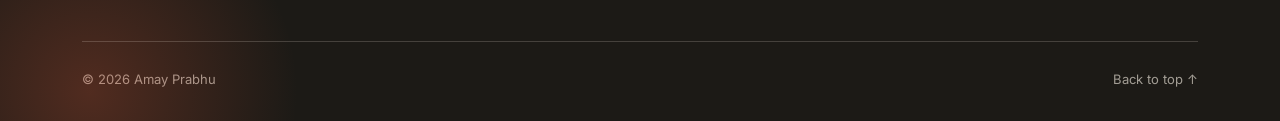
==== commit 049a2374: "Remove the "ex-PM" sticker tag from the hero photo Also dropped the now-unused .sticker-tag CSS rule" ====
--- a/index.html
+++ b/index.html
@@ -76,7 +76,6 @@
             <span>Drop <code>headshot.png</code> into<br><code>assets/images/</code></span>
           </div>
         </div>
-        <span class="sticker sticker-tag">ex&#8209;PM</span>
         <span class="sticker sticker-dots" aria-hidden="true"></span>
       </div>
     </div>
--- a/assets/css/style.css
+++ b/assets/css/style.css
@@ -364,18 +364,6 @@
 .sticker {
   position: absolute;
   z-index: 2;
-}
-.sticker-tag {
-  bottom: 6%;
-  left: -8%;
-  background: var(--ink);
-  color: var(--cream);
-  font-weight: 700;
-  font-size: 13px;
-  padding: 10px 18px;
-  border-radius: 999px;
-  transform: rotate(-8deg);
-  box-shadow: 0 8px 20px rgba(0,0,0,0.18);
 }
 .sticker-dots {
   top: -6%;
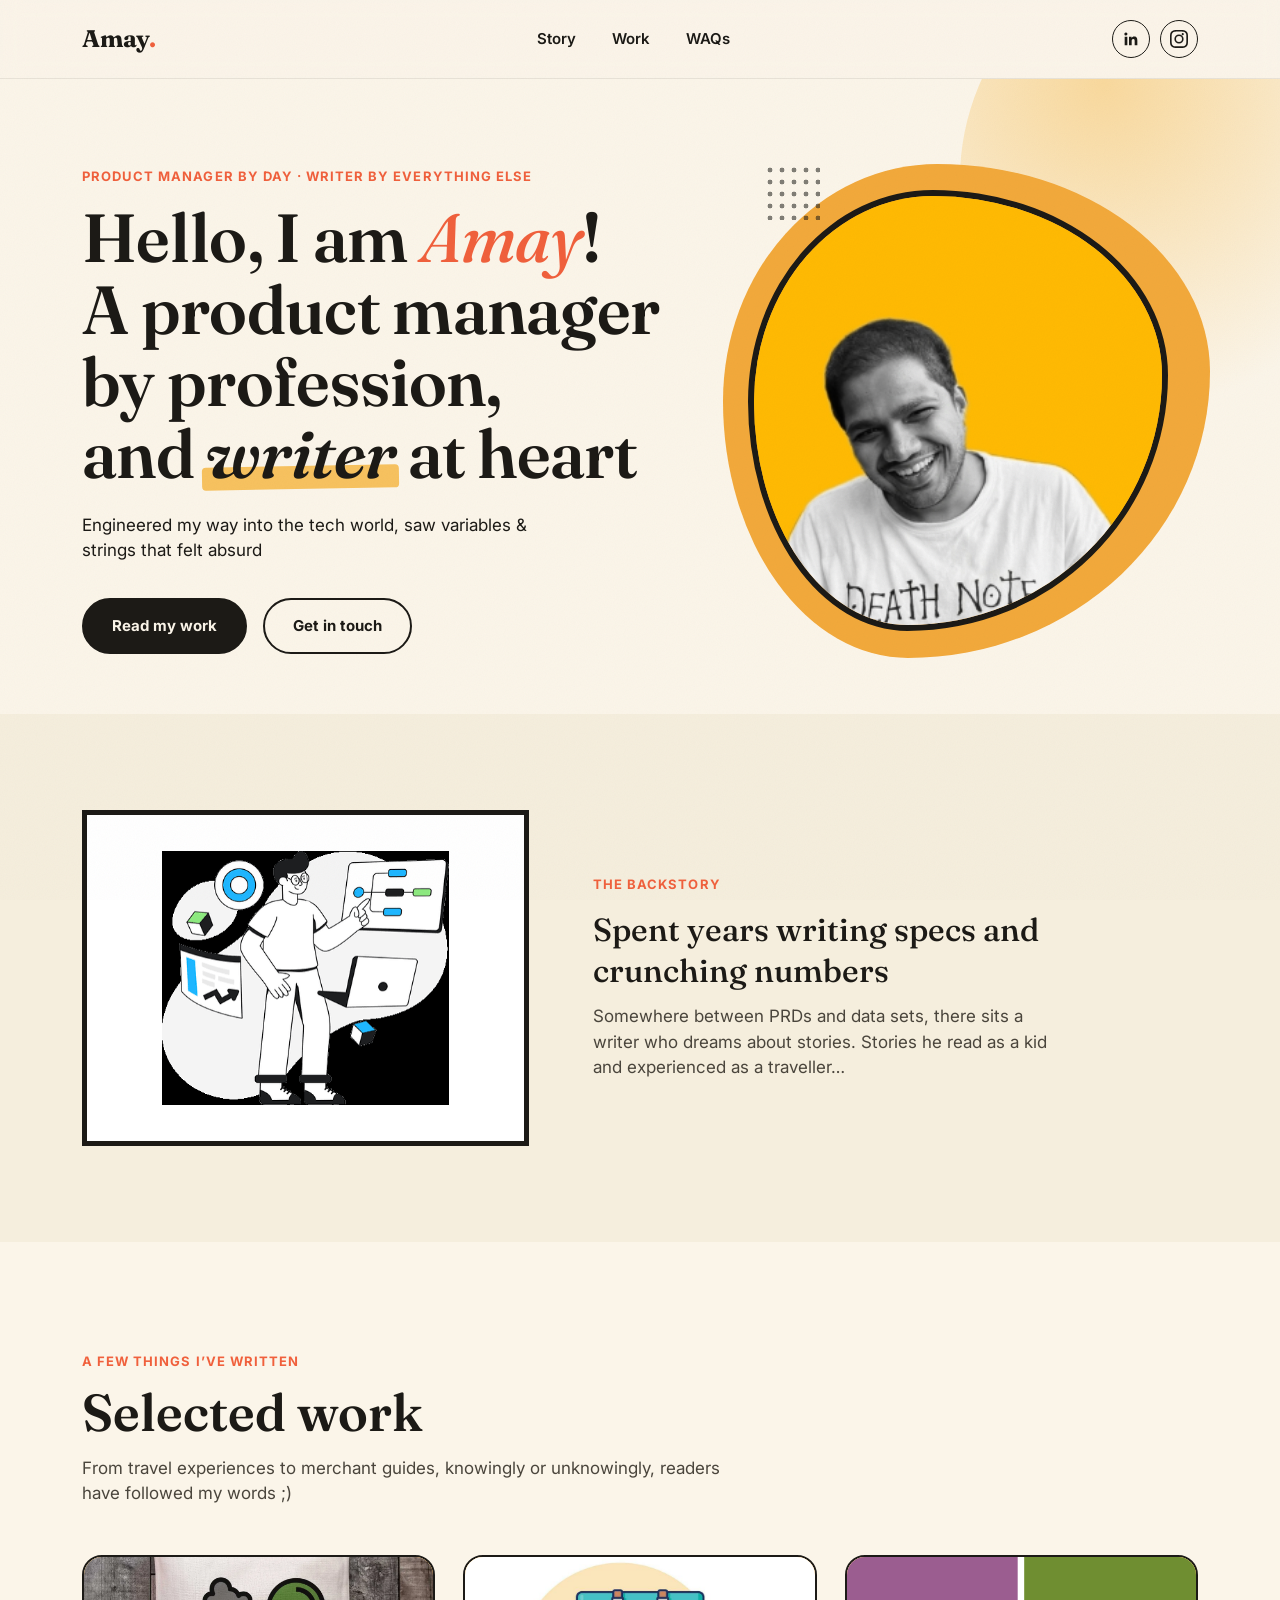
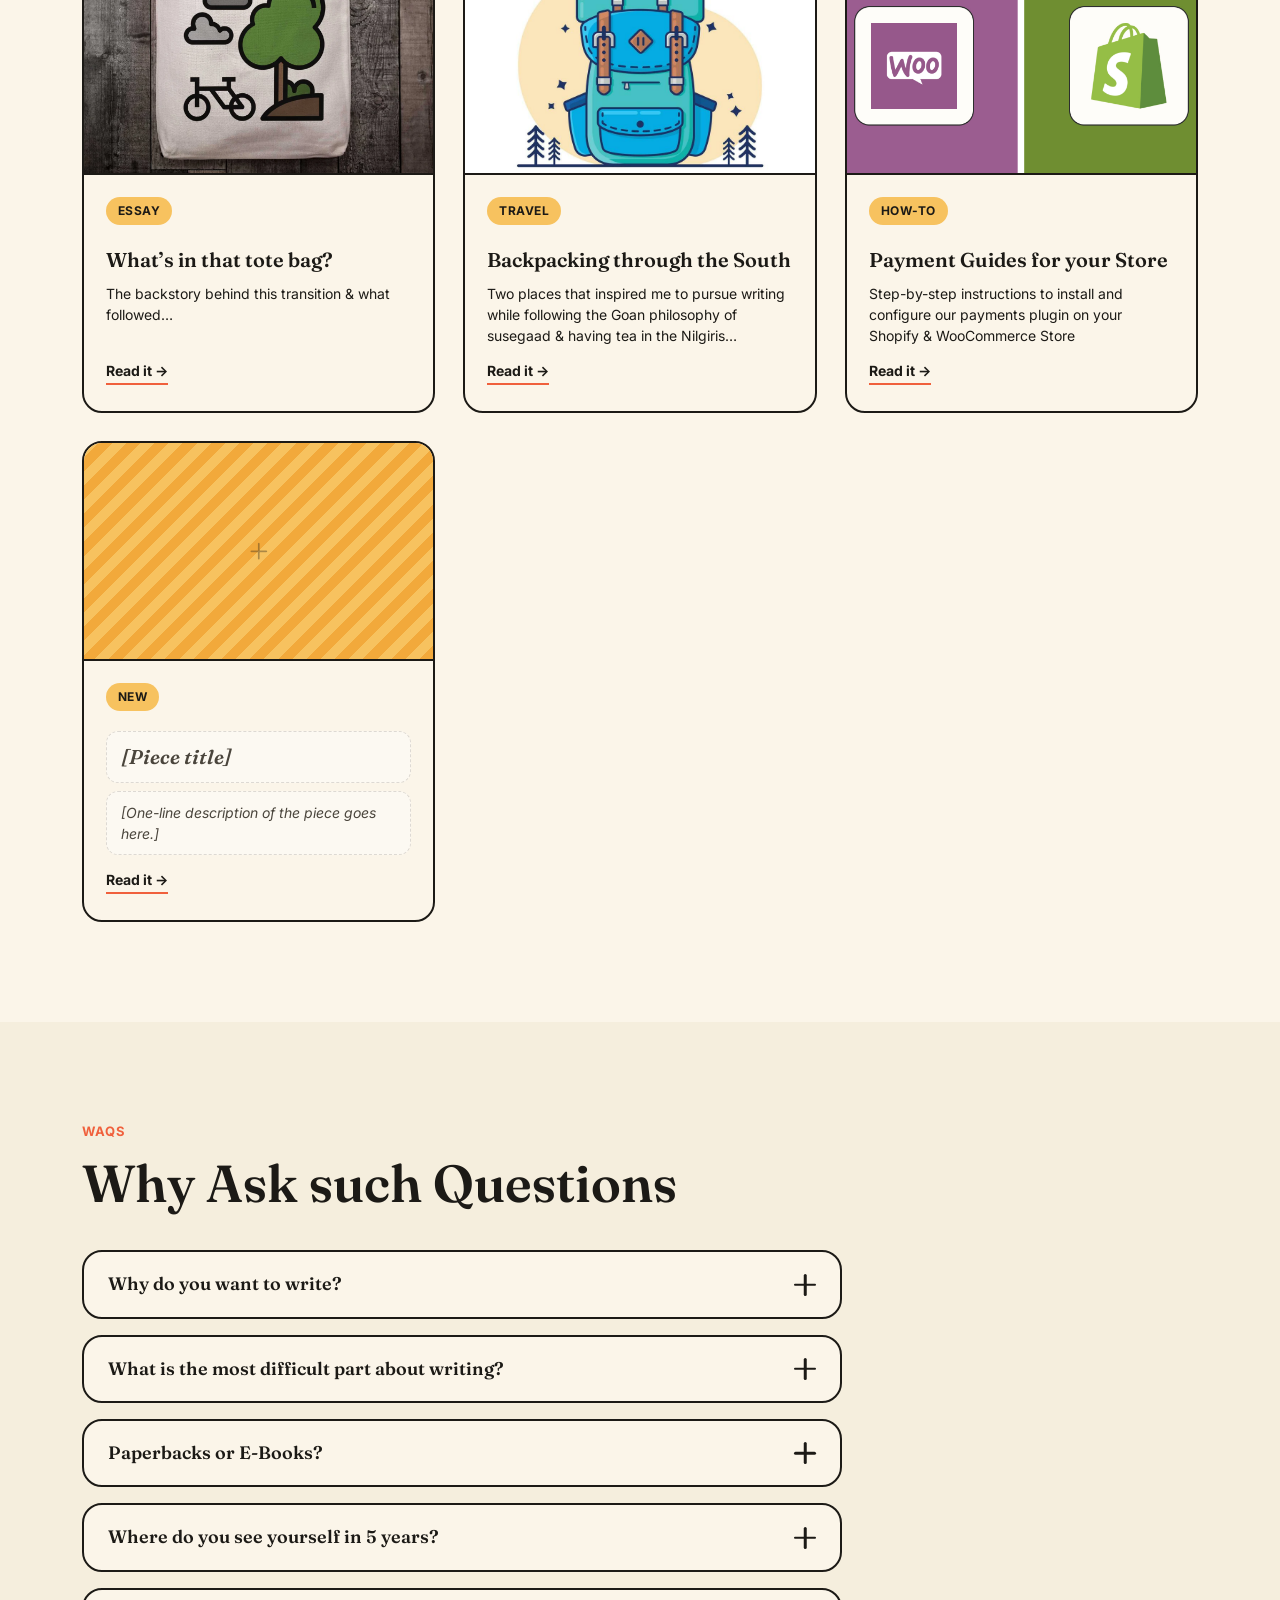
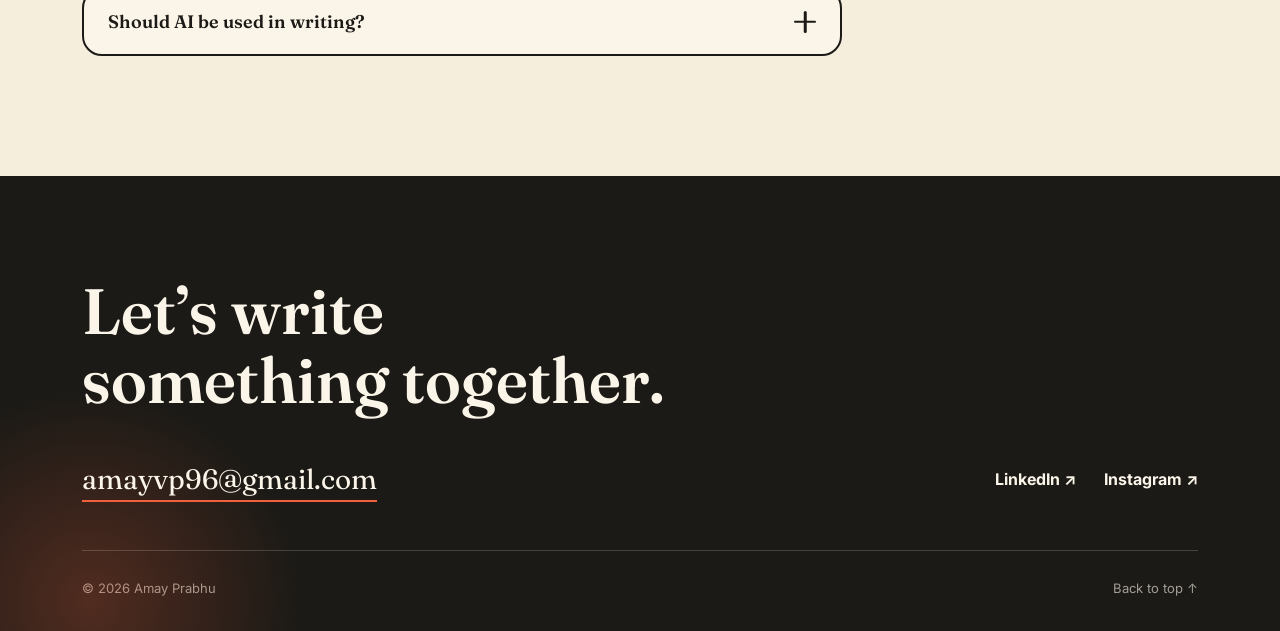
==== commit 805745de: "Add a placeholder card slot to the work section Follows the existing placeholder pattern (striped "+" ====
--- a/index.html
+++ b/index.html
@@ -159,6 +159,16 @@
           </div>
         </article>
 
+        <article class="work-card" data-tag="New">
+          <div class="work-card-media" aria-hidden="true"><span>+</span></div>
+          <div class="work-card-body">
+            <span class="chip">New</span>
+            <h3 class="placeholder-text" data-placeholder="true">[Piece title]</h3>
+            <p class="placeholder-text" data-placeholder="true">[One-line description of the piece goes here.]</p>
+            <a href="#" class="work-card-link">Read it &rarr;</a>
+          </div>
+        </article>
+
       </div>
     </div>
   </section>
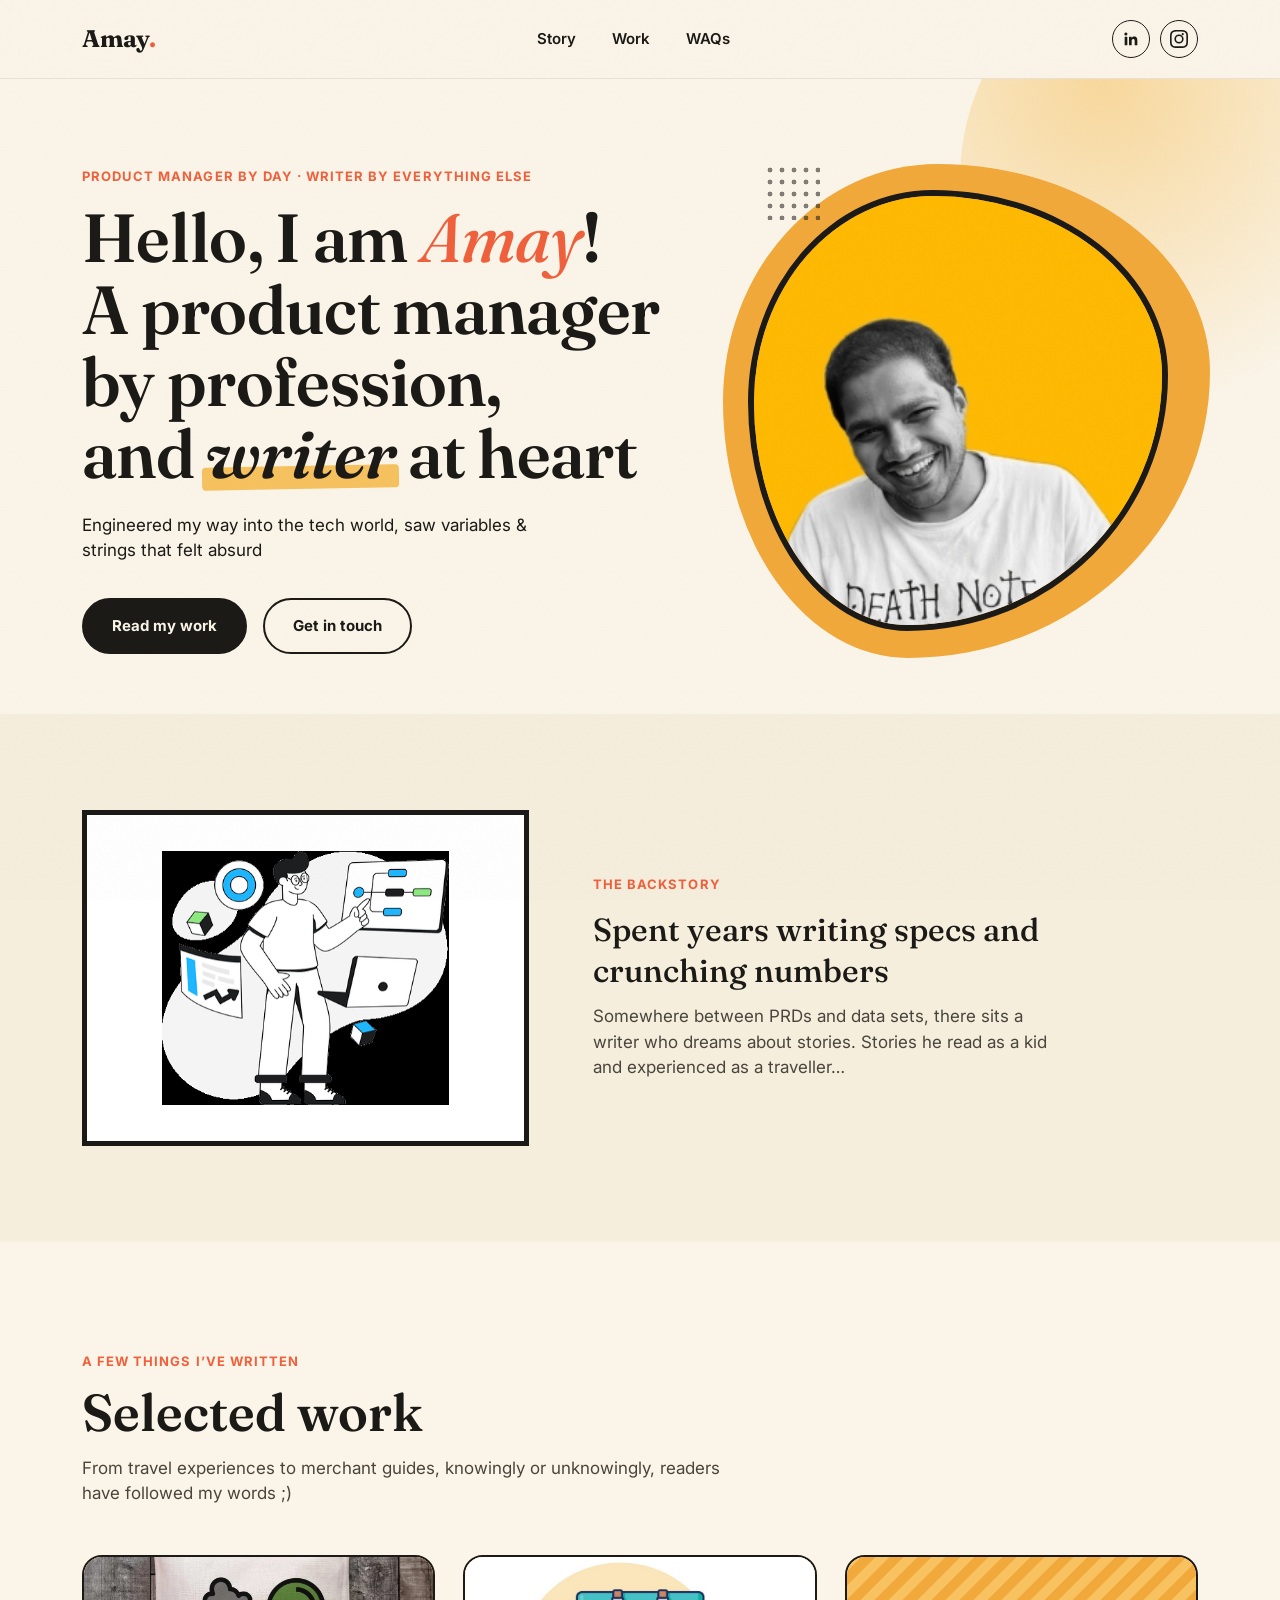
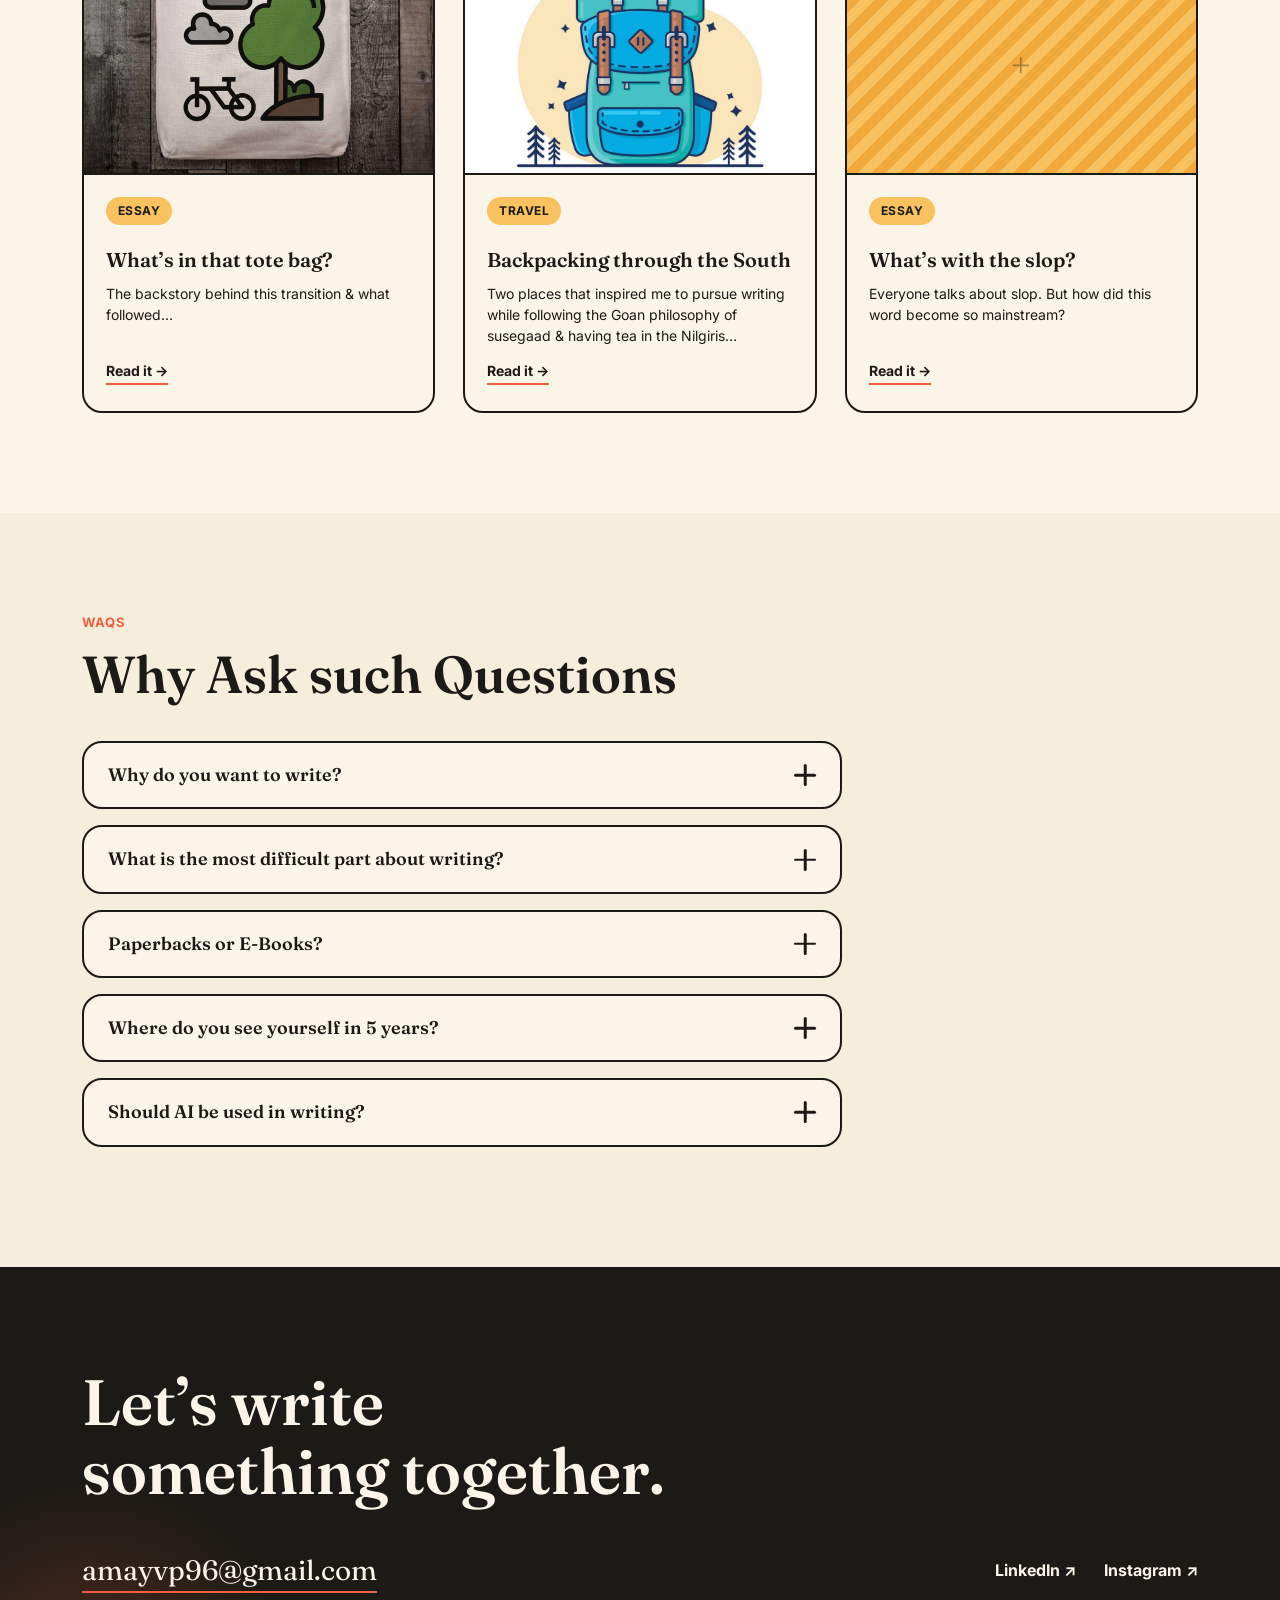
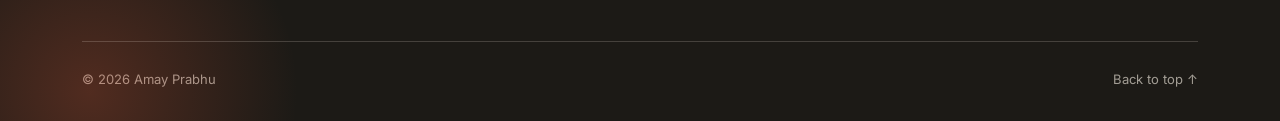
==== commit a0e3091a: "Replace How-to card with new essay "What's with the slop?" - Removed the Payment Guides How-to card " ====
--- a/index.html
+++ b/index.html
@@ -146,26 +146,16 @@
           </div>
         </article>
 
-        <article class="work-card" data-tag="How-to">
+        <article class="work-card" data-tag="Essay">
           <div class="work-card-media work-card-media--photo" aria-hidden="true">
-            <img src="assets/images/woos.jpg" alt="" onerror="this.parentElement.classList.add('img-missing')">
+            <img src="assets/images/card-slop.jpg" alt="" onerror="this.parentElement.classList.add('img-missing')">
             <span>+</span>
           </div>
           <div class="work-card-body">
-            <span class="chip">How-to</span>
-            <h3>Payment Guides for your Store</h3>
-            <p>Step-by-step instructions to install and configure our payments plugin on your Shopify &amp; WooCommerce Store</p>
-            <a href="articles/payment-guides-for-your-store.html" class="work-card-link">Read it &rarr;</a>
-          </div>
-        </article>
-
-        <article class="work-card" data-tag="New">
-          <div class="work-card-media" aria-hidden="true"><span>+</span></div>
-          <div class="work-card-body">
-            <span class="chip">New</span>
-            <h3 class="placeholder-text" data-placeholder="true">[Piece title]</h3>
-            <p class="placeholder-text" data-placeholder="true">[One-line description of the piece goes here.]</p>
-            <a href="#" class="work-card-link">Read it &rarr;</a>
+            <span class="chip">Essay</span>
+            <h3>What&rsquo;s with the slop?</h3>
+            <p>Everyone talks about slop. But how did this word become so mainstream?</p>
+            <a href="articles/whats-with-the-slop.html" class="work-card-link">Read it &rarr;</a>
           </div>
         </article>
 
--- a/assets/css/style.css
+++ b/assets/css/style.css
@@ -876,6 +876,19 @@
 }
 .article-body .doc-source a {
   color: var(--ink);
+}
+
+.article-body .citation {
+  font-size: 0.68em;
+  line-height: 0;
+}
+.article-body .citation a {
+  color: var(--coral);
+  font-weight: 700;
+  text-decoration: none;
+}
+.article-body .citation a:hover {
+  text-decoration: underline;
 }
 .article-body ul ul {
   margin: 8px 0 0;
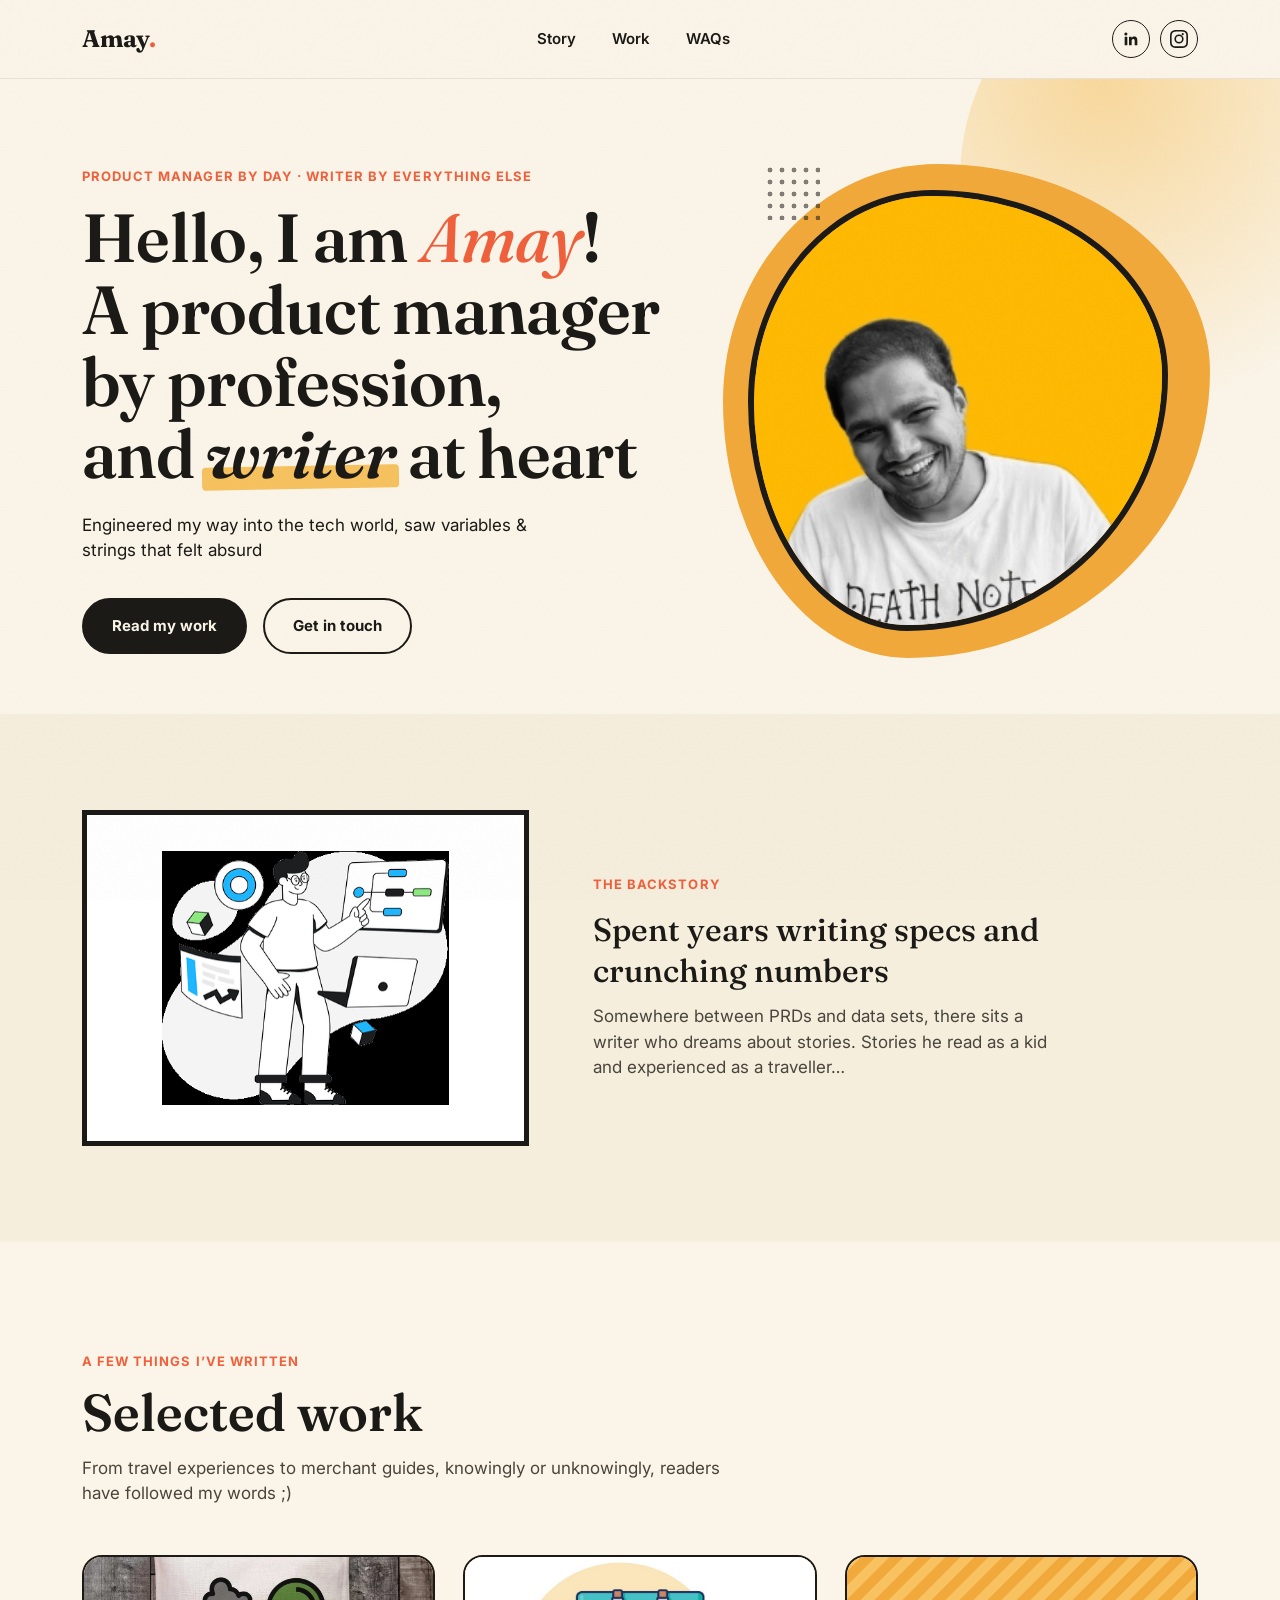
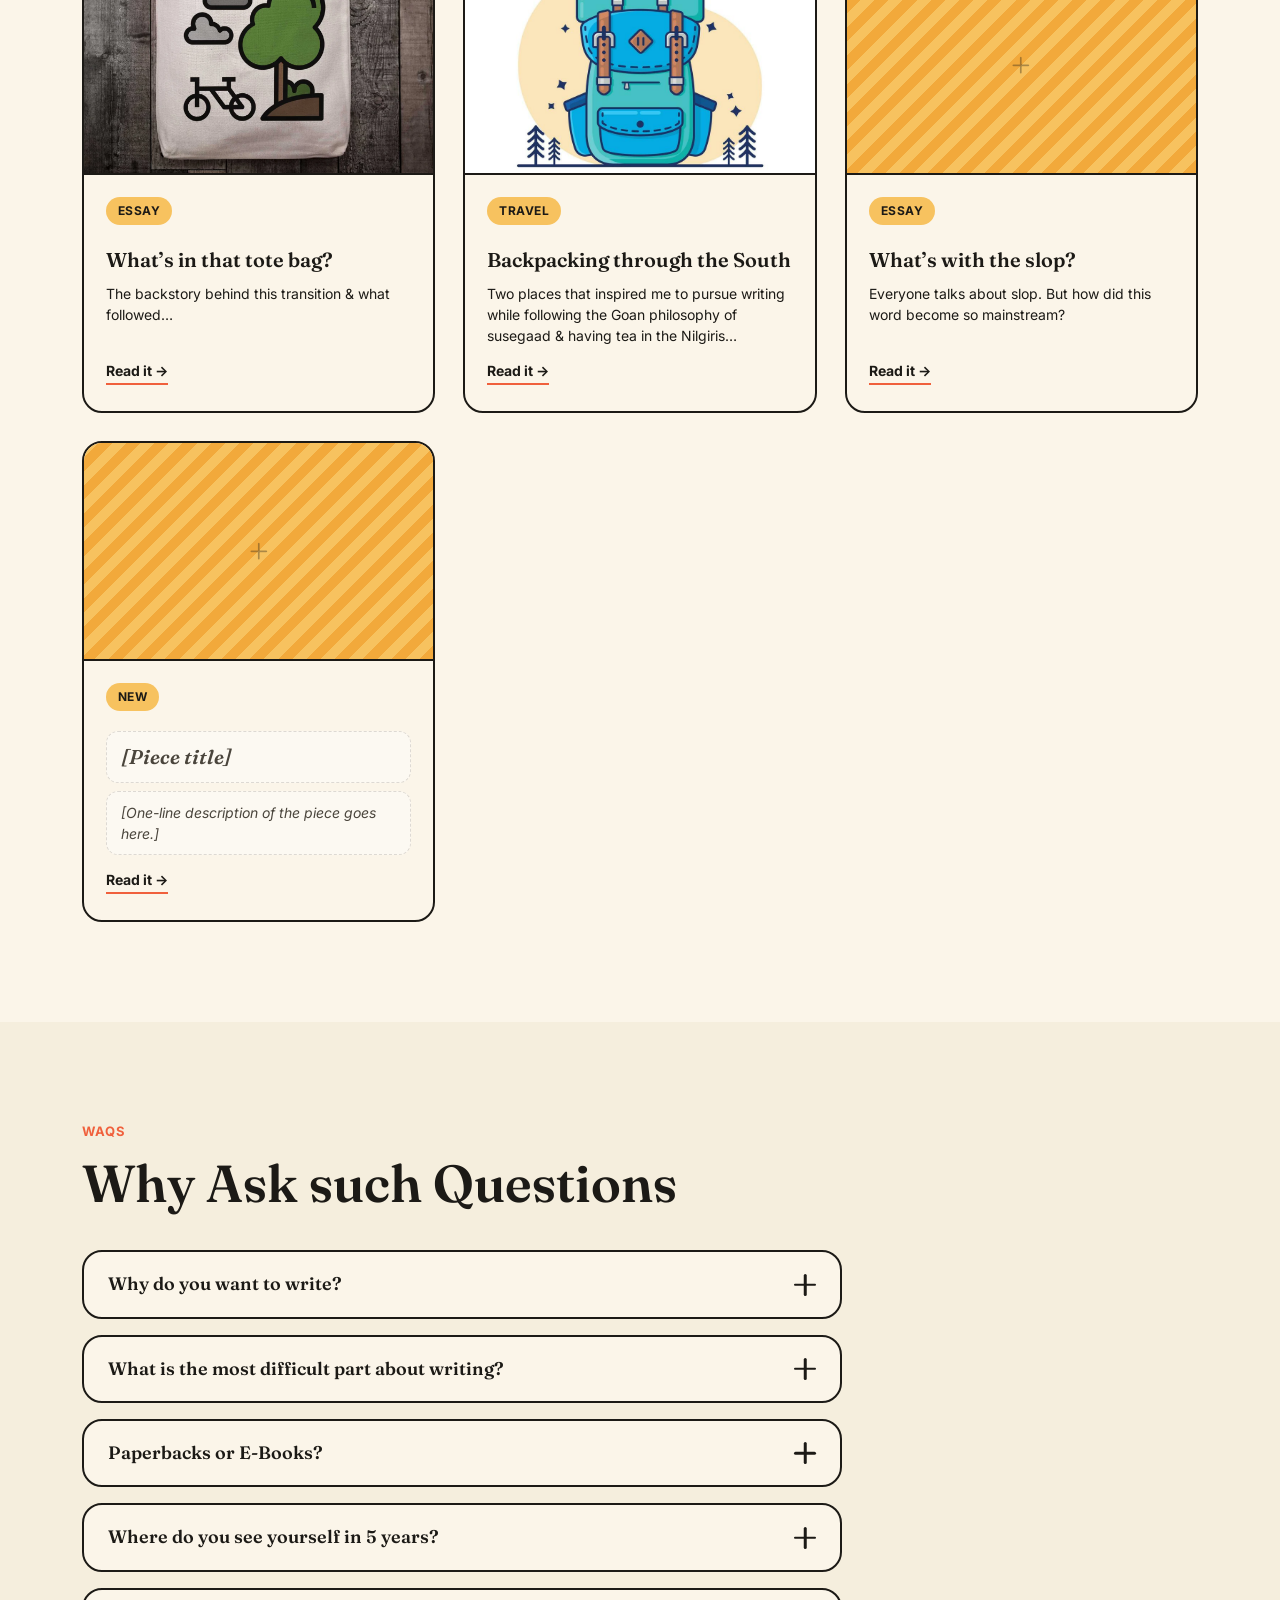
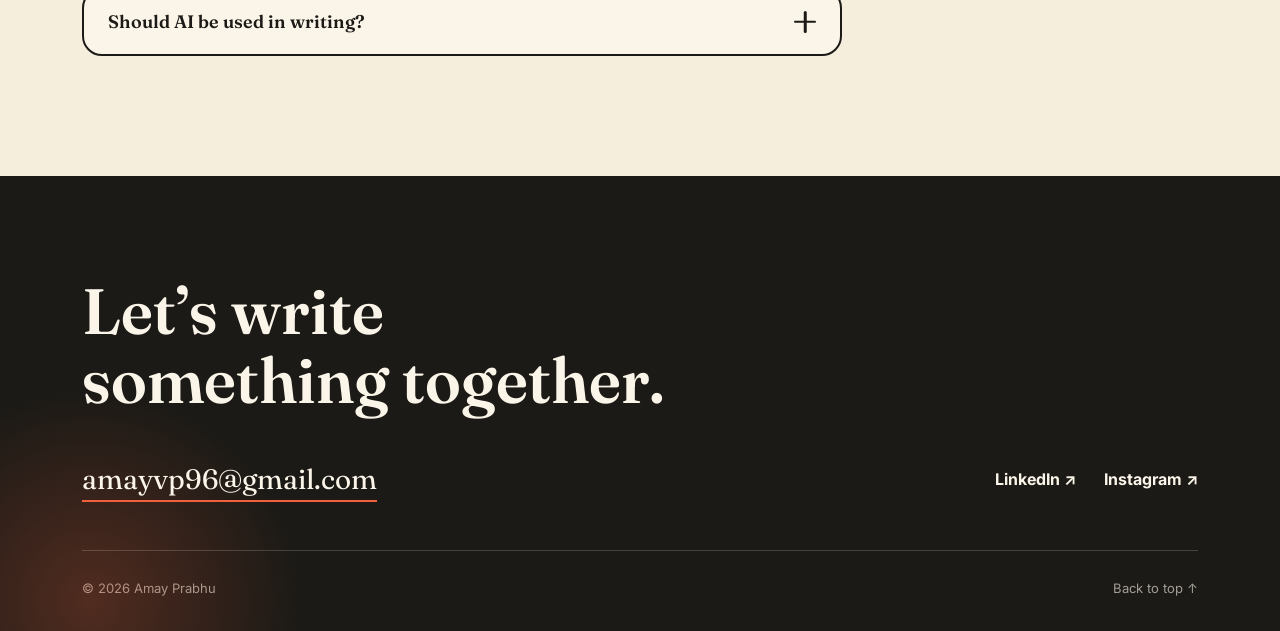
==== commit 3033ef2a: "Merge 805745de3957b6cf2a812c6cb3522d0fa83c8859 into a0e3091a3e37f5997d1e8d1fef5a3d69bedb6533" ====
--- a/index.html
+++ b/index.html
@@ -159,6 +159,16 @@
           </div>
         </article>
 
+        <article class="work-card" data-tag="New">
+          <div class="work-card-media" aria-hidden="true"><span>+</span></div>
+          <div class="work-card-body">
+            <span class="chip">New</span>
+            <h3 class="placeholder-text" data-placeholder="true">[Piece title]</h3>
+            <p class="placeholder-text" data-placeholder="true">[One-line description of the piece goes here.]</p>
+            <a href="#" class="work-card-link">Read it &rarr;</a>
+          </div>
+        </article>
+
       </div>
     </div>
   </section>
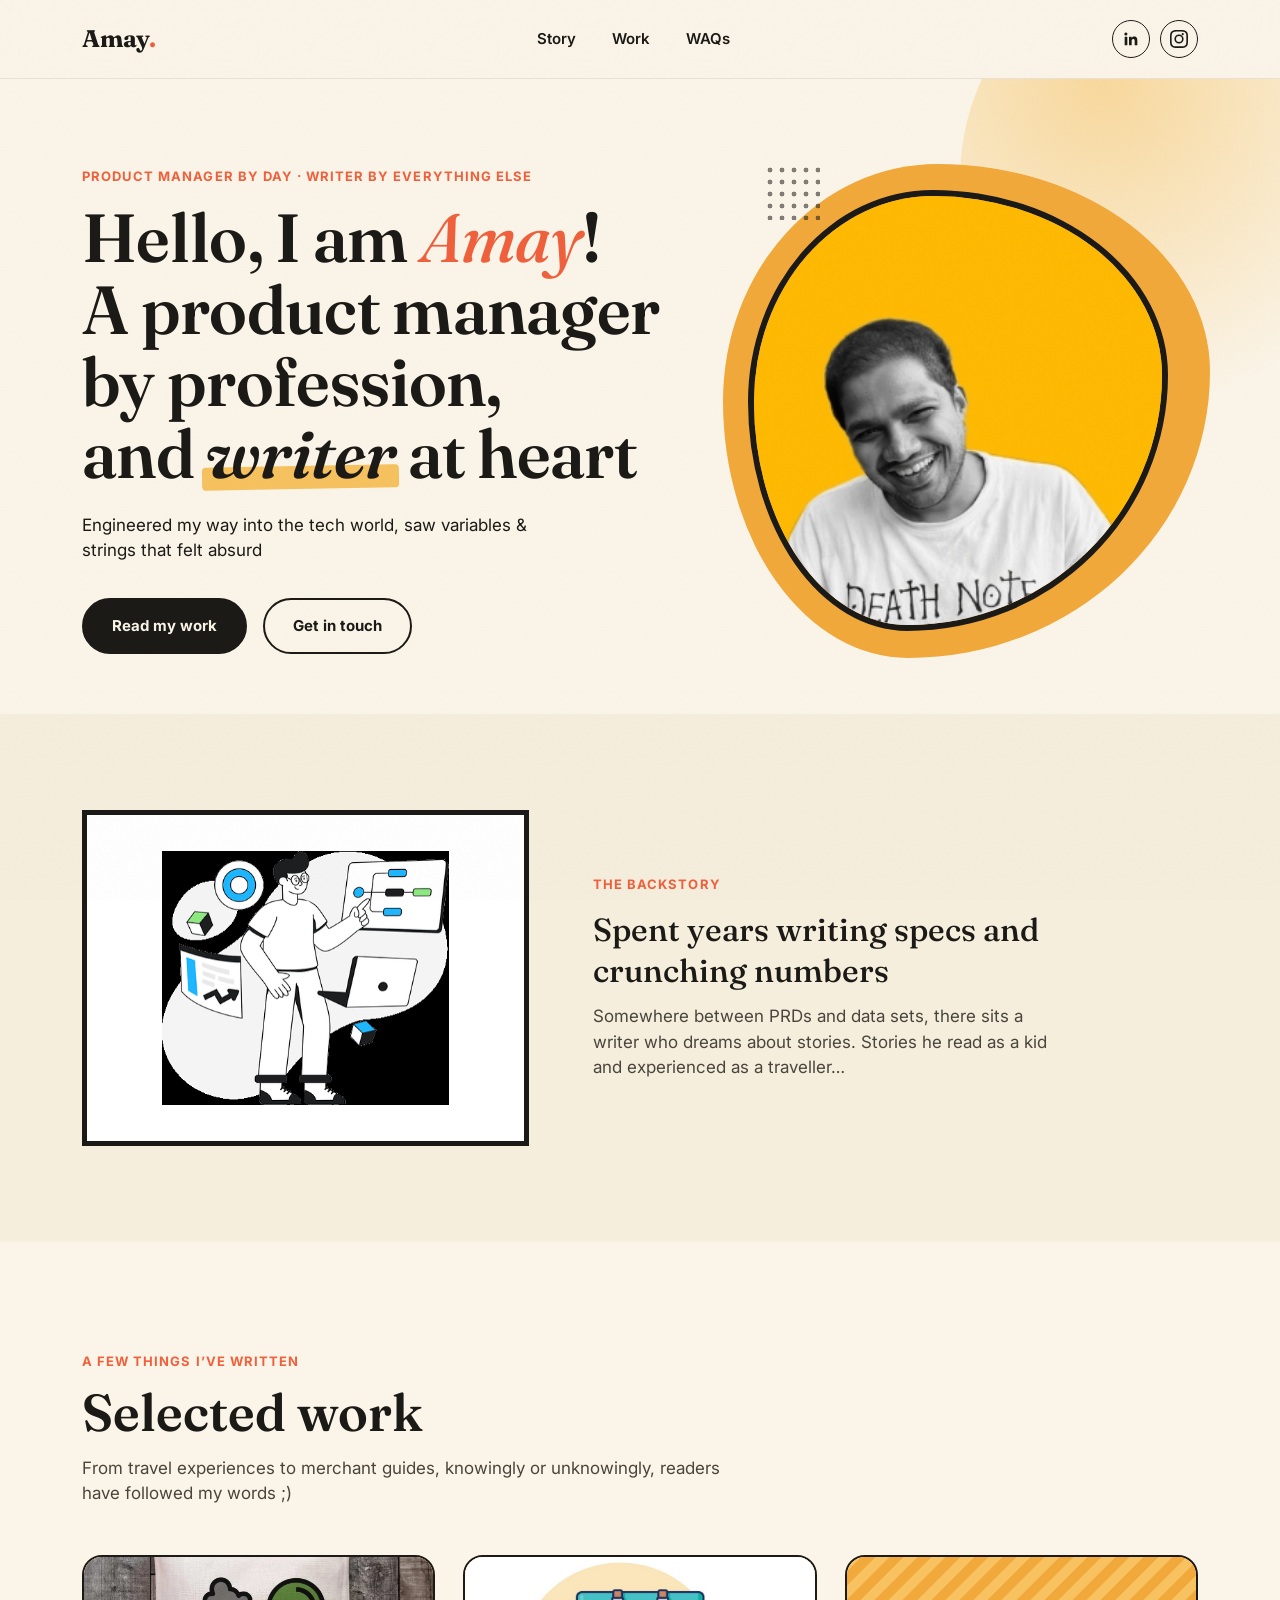
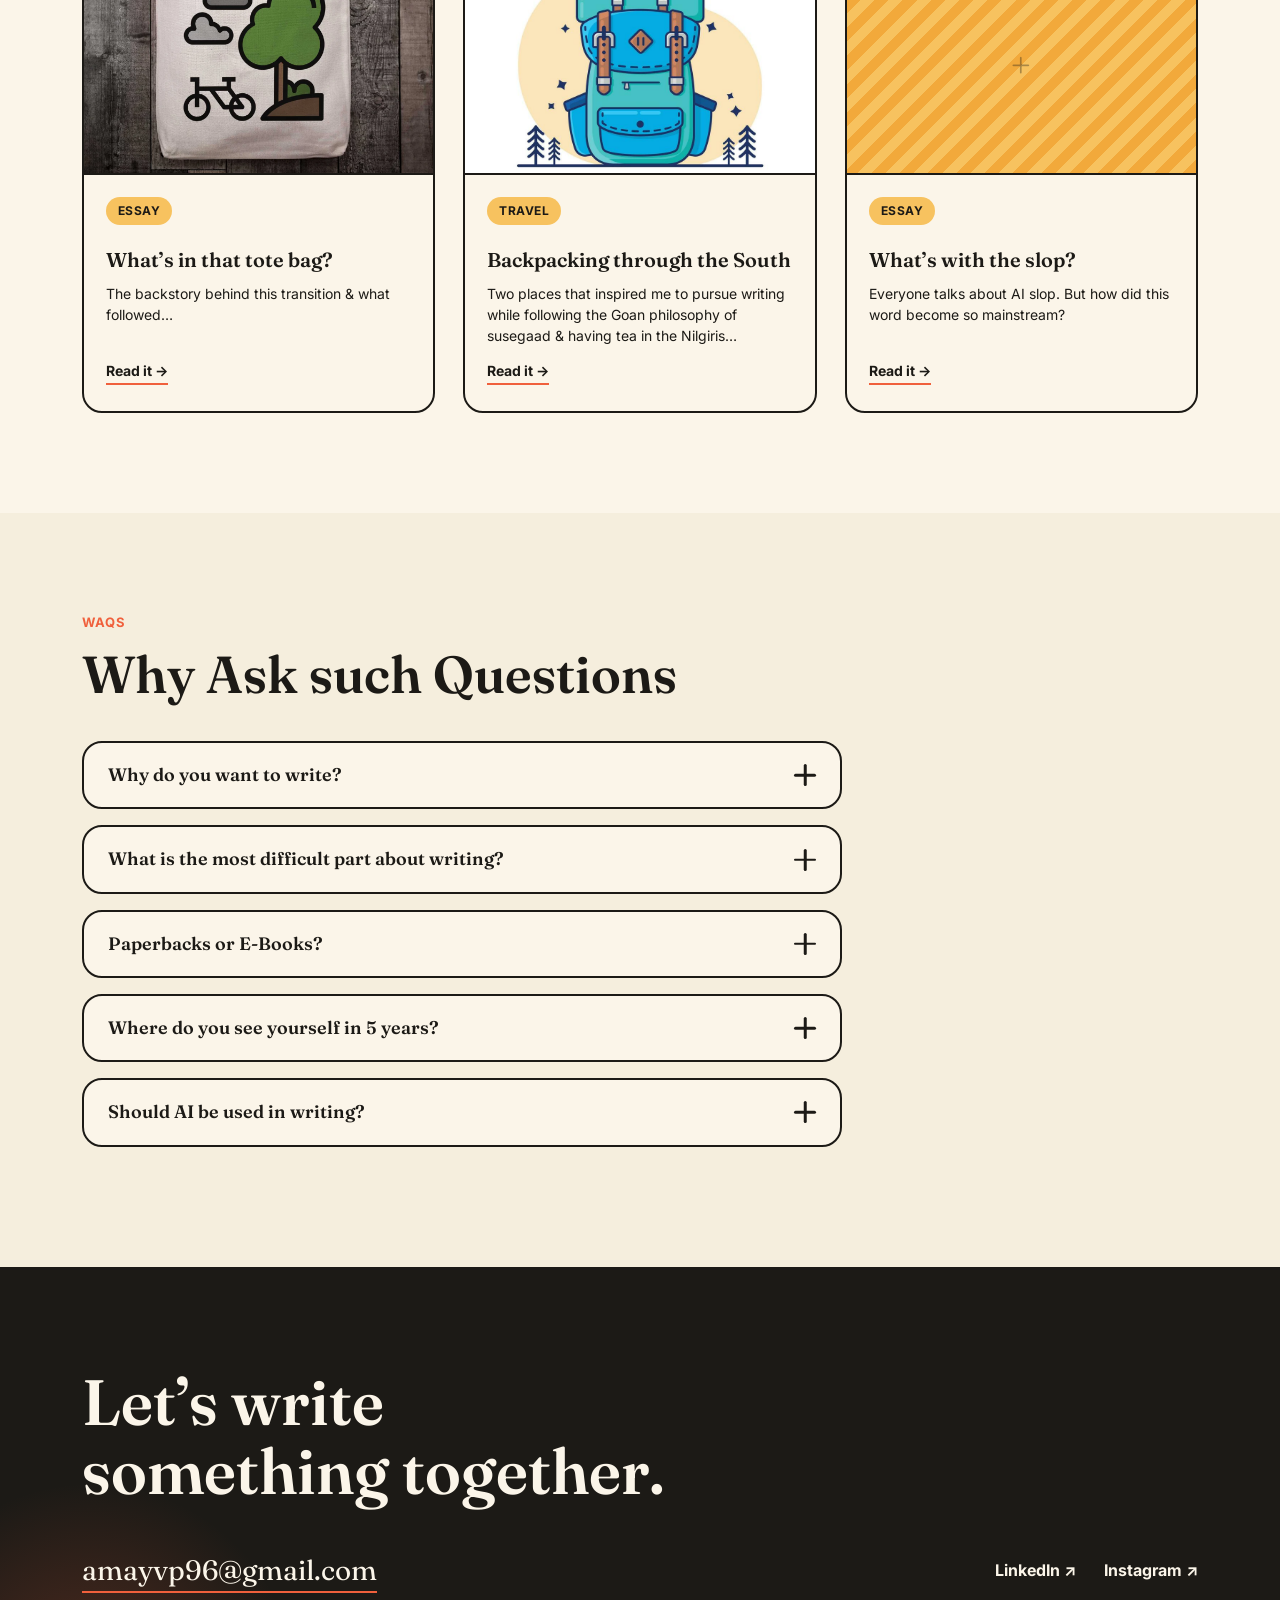
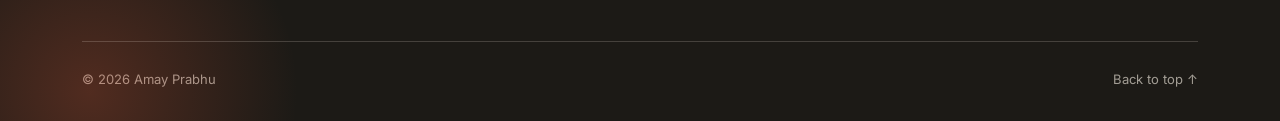
==== commit ddcd6e28: "Slop article: card copy tweak, fill missing citation, em dash to colon - Card + meta description: "s" ====
--- a/index.html
+++ b/index.html
@@ -154,18 +154,8 @@
           <div class="work-card-body">
             <span class="chip">Essay</span>
             <h3>What&rsquo;s with the slop?</h3>
-            <p>Everyone talks about slop. But how did this word become so mainstream?</p>
+            <p>Everyone talks about AI slop. But how did this word become so mainstream?</p>
             <a href="articles/whats-with-the-slop.html" class="work-card-link">Read it &rarr;</a>
-          </div>
-        </article>
-
-        <article class="work-card" data-tag="New">
-          <div class="work-card-media" aria-hidden="true"><span>+</span></div>
-          <div class="work-card-body">
-            <span class="chip">New</span>
-            <h3 class="placeholder-text" data-placeholder="true">[Piece title]</h3>
-            <p class="placeholder-text" data-placeholder="true">[One-line description of the piece goes here.]</p>
-            <a href="#" class="work-card-link">Read it &rarr;</a>
           </div>
         </article>
 
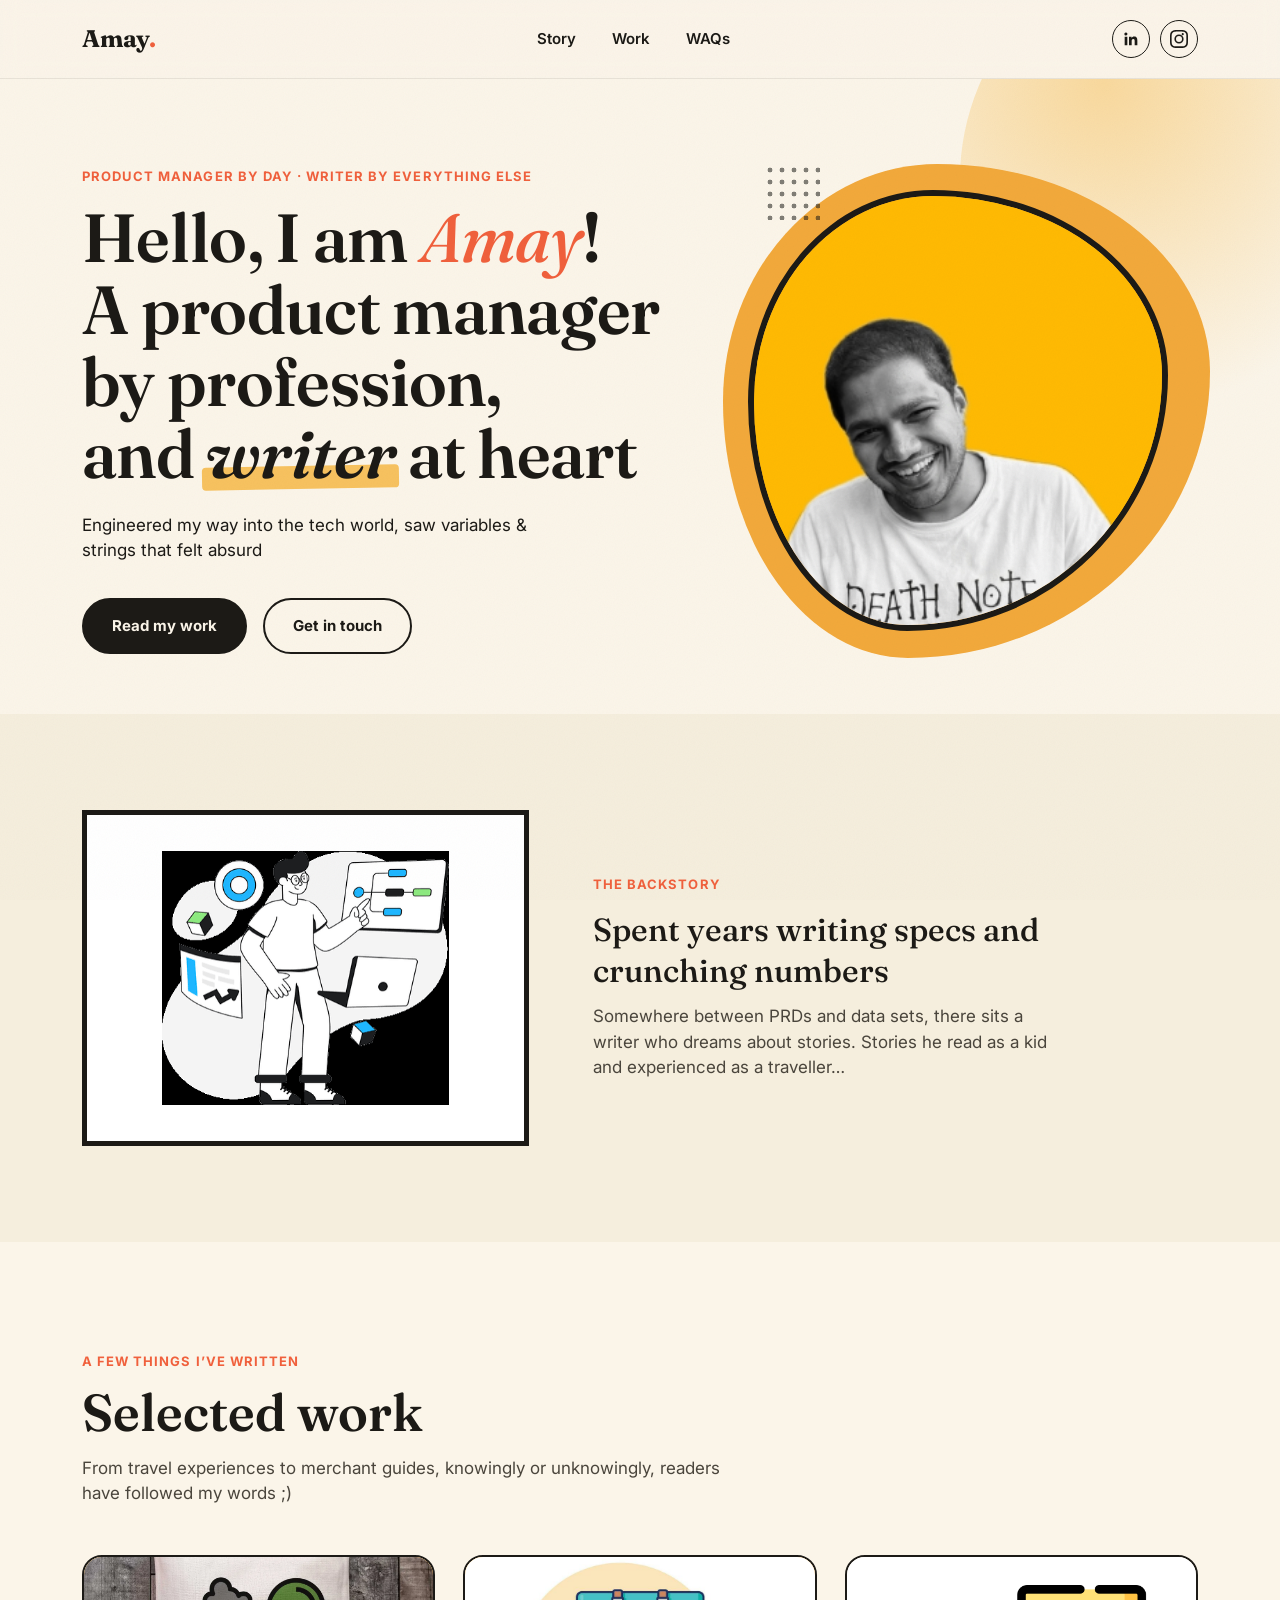
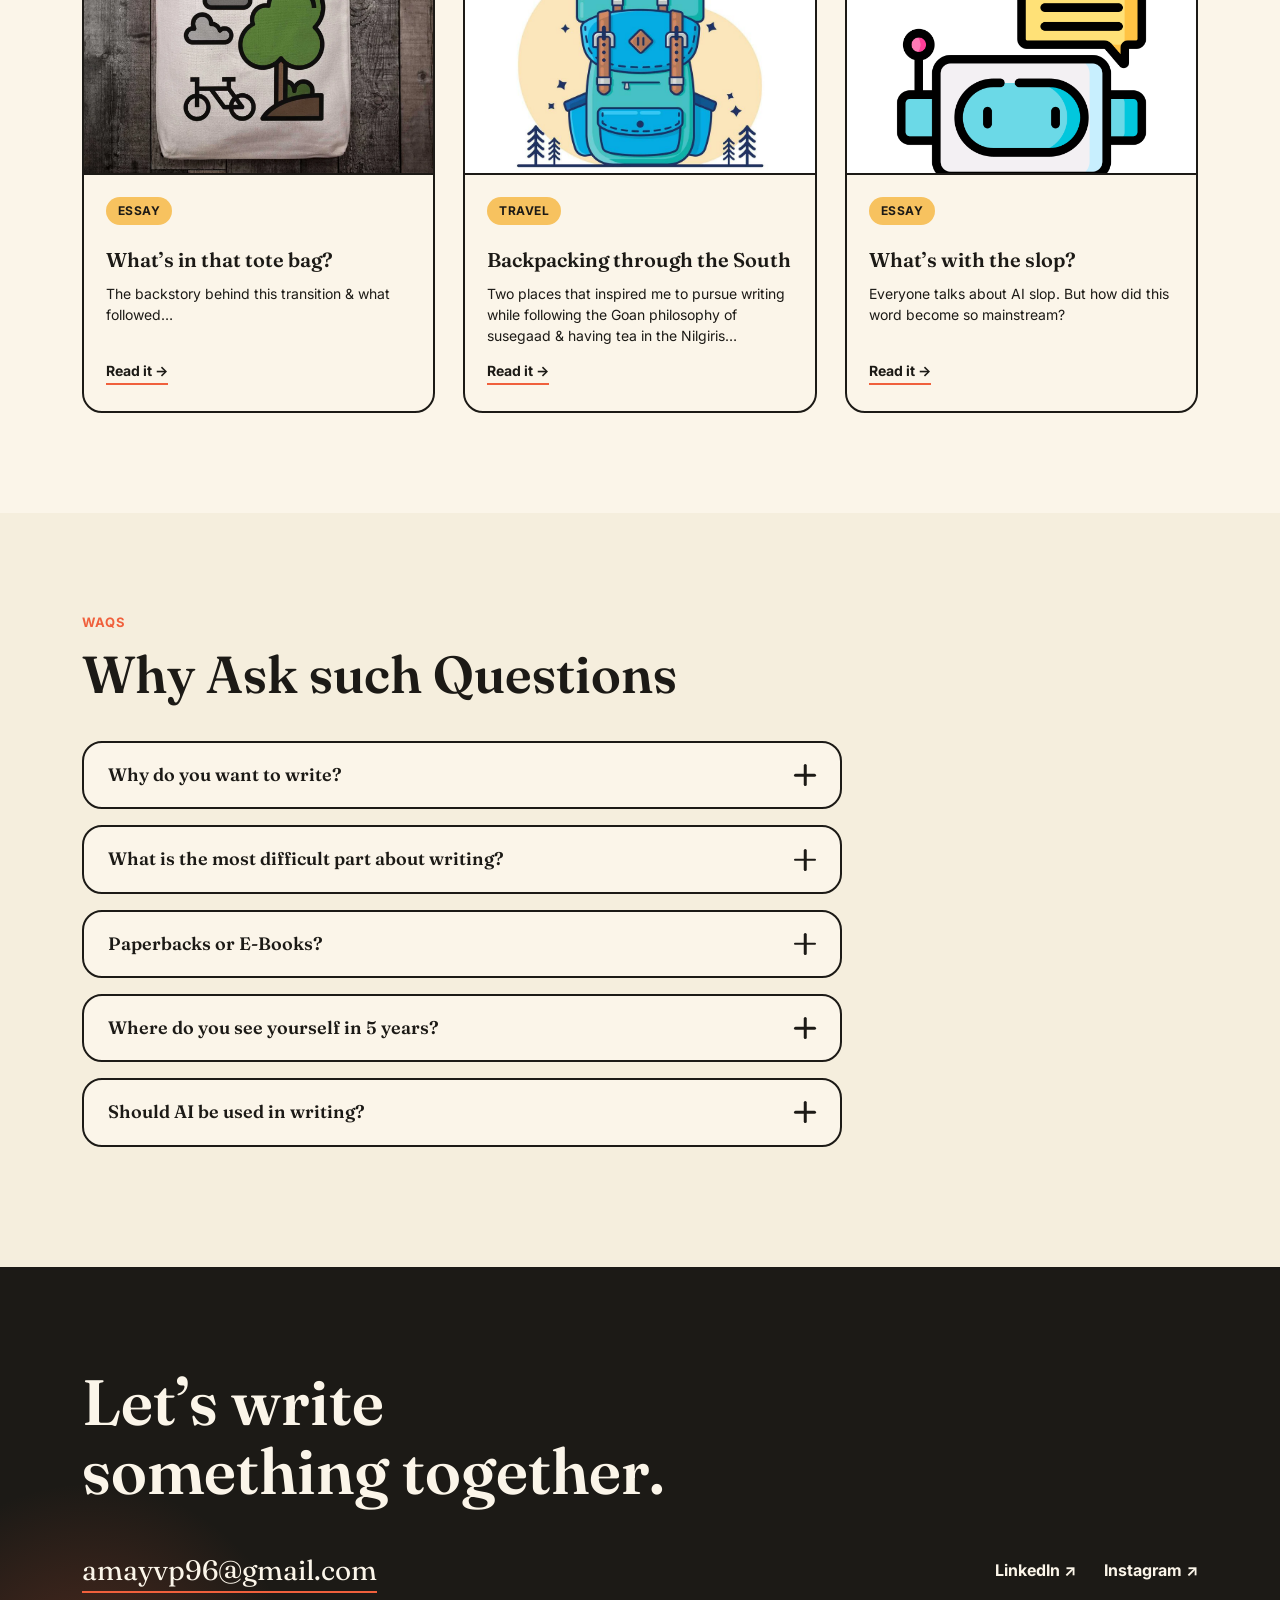
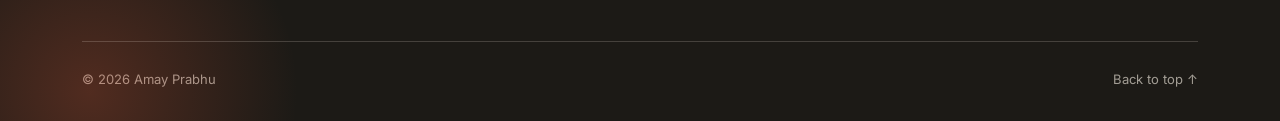
==== commit d082fa34: "Add article subtitle on the essay page, wire up aib.png card image - What's with the slop? article n" ====
--- a/index.html
+++ b/index.html
@@ -147,8 +147,8 @@
         </article>
 
         <article class="work-card" data-tag="Essay">
-          <div class="work-card-media work-card-media--photo" aria-hidden="true">
-            <img src="assets/images/card-slop.jpg" alt="" onerror="this.parentElement.classList.add('img-missing')">
+          <div class="work-card-media work-card-media--contain" aria-hidden="true">
+            <img src="assets/images/aib.png" alt="" onerror="this.parentElement.classList.add('img-missing')">
             <span>+</span>
           </div>
           <div class="work-card-body">
--- a/assets/css/style.css
+++ b/assets/css/style.css
@@ -519,6 +519,23 @@
   object-position: center bottom;
 }
 
+.work-card-media--contain {
+  background: #ffffff;
+  padding: 28px;
+}
+.work-card-media--contain img {
+  width: 100%;
+  height: 100%;
+  object-fit: contain;
+}
+.work-card-media--contain span { display: none; }
+.work-card-media--contain.img-missing {
+  background: repeating-linear-gradient(135deg, var(--mustard-2), var(--mustard-2) 10px, var(--mustard) 10px, var(--mustard) 20px);
+  padding: 0;
+}
+.work-card-media--contain.img-missing img { display: none; }
+.work-card-media--contain.img-missing span { display: block; }
+
 .work-card-body {
   padding: 22px 22px 26px;
   display: flex;
@@ -792,6 +809,14 @@
   letter-spacing: -0.01em;
   margin: 0 0 18px;
   max-width: 820px;
+}
+
+.article-subtitle {
+  font-size: 18px;
+  line-height: 1.5;
+  color: var(--ink-soft);
+  max-width: 640px;
+  margin: 0 0 18px;
 }
 
 .article-meta {
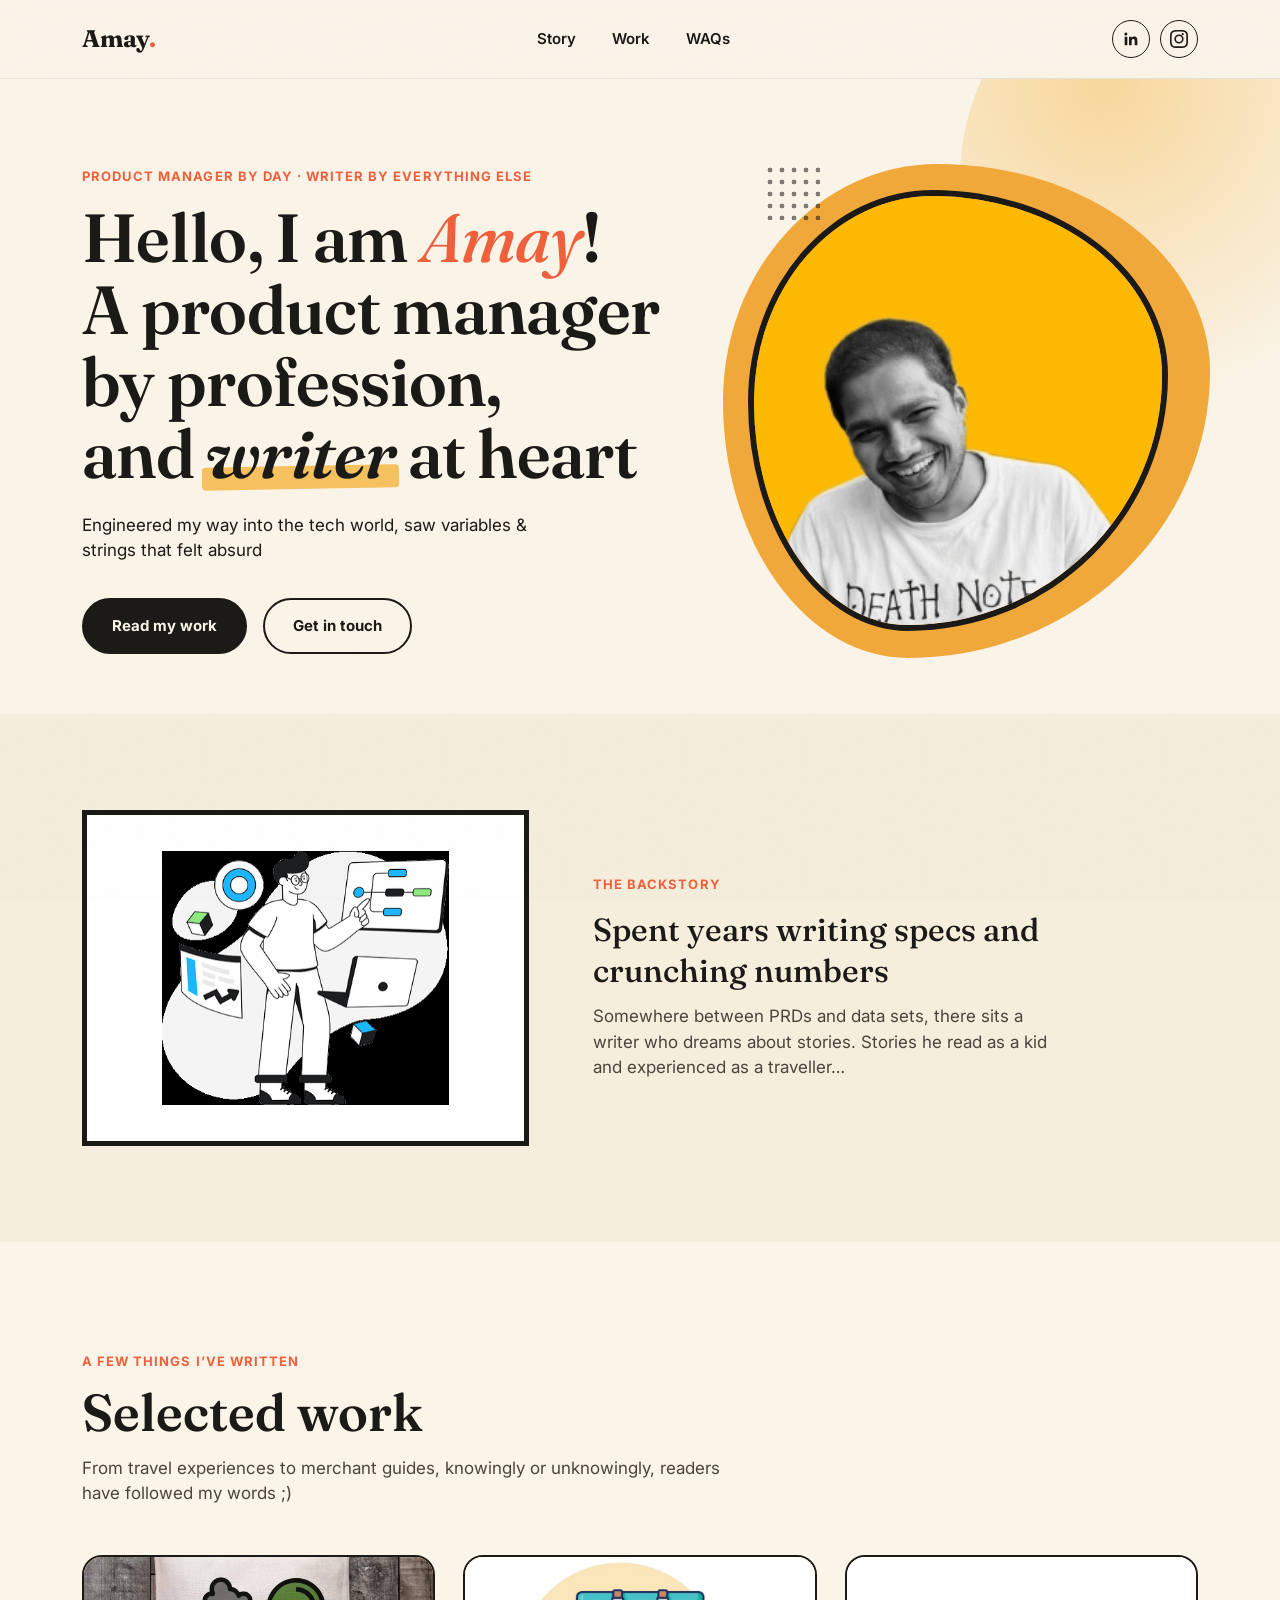
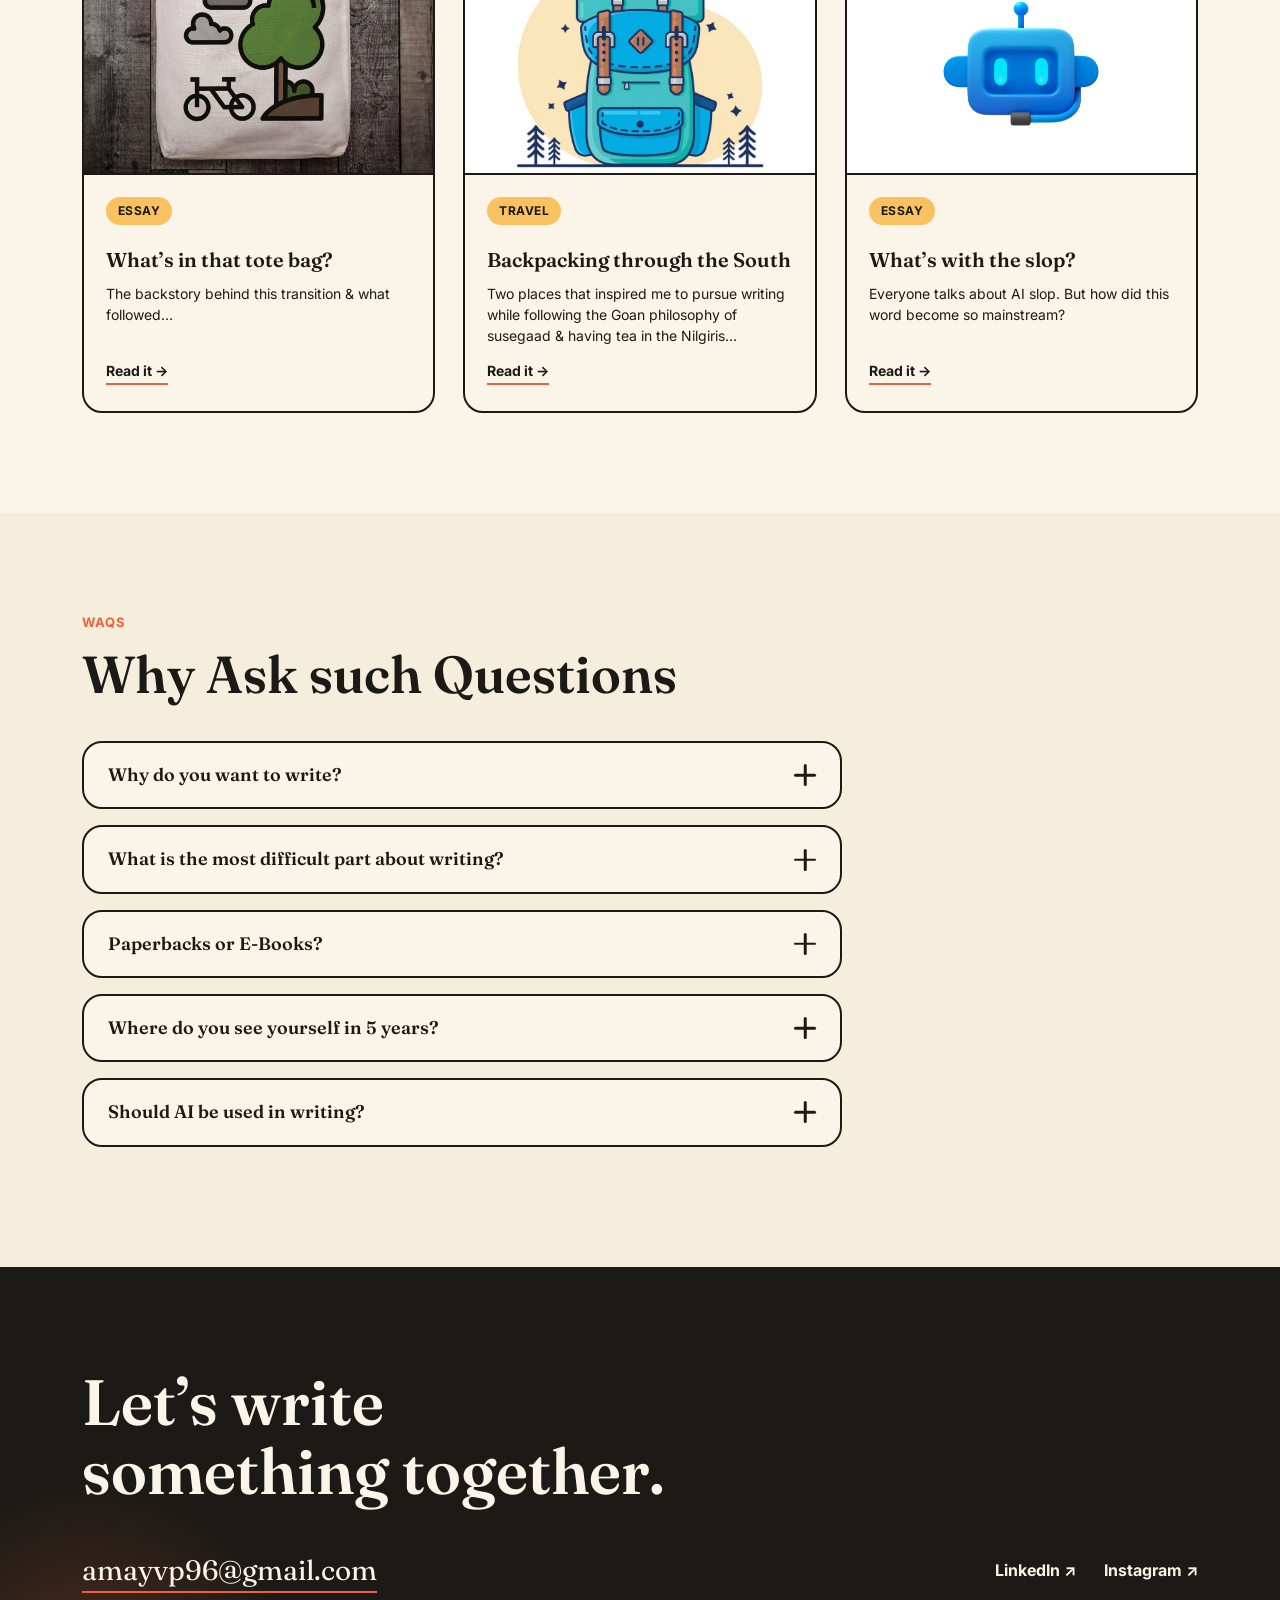
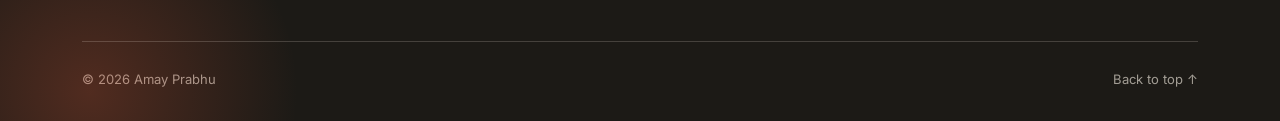
==== commit c1c74f1c: "Swap the slop card image to chatbot.jpg aibb.webp had a visible Dreamstime watermark, so the user up" ====
--- a/index.html
+++ b/index.html
@@ -148,7 +148,7 @@
 
         <article class="work-card" data-tag="Essay">
           <div class="work-card-media work-card-media--contain" aria-hidden="true">
-            <img src="assets/images/aib.png" alt="" onerror="this.parentElement.classList.add('img-missing')">
+            <img src="assets/images/chatbot.jpg" alt="" onerror="this.parentElement.classList.add('img-missing')">
             <span>+</span>
           </div>
           <div class="work-card-body">
--- a/assets/css/style.css
+++ b/assets/css/style.css
@@ -521,17 +521,17 @@
 
 .work-card-media--contain {
   background: #ffffff;
-  padding: 28px;
 }
 .work-card-media--contain img {
-  width: 100%;
-  height: 100%;
+  position: absolute;
+  inset: 28px;
+  width: calc(100% - 56px);
+  height: calc(100% - 56px);
   object-fit: contain;
 }
 .work-card-media--contain span { display: none; }
 .work-card-media--contain.img-missing {
   background: repeating-linear-gradient(135deg, var(--mustard-2), var(--mustard-2) 10px, var(--mustard) 10px, var(--mustard) 20px);
-  padding: 0;
 }
 .work-card-media--contain.img-missing img { display: none; }
 .work-card-media--contain.img-missing span { display: block; }
